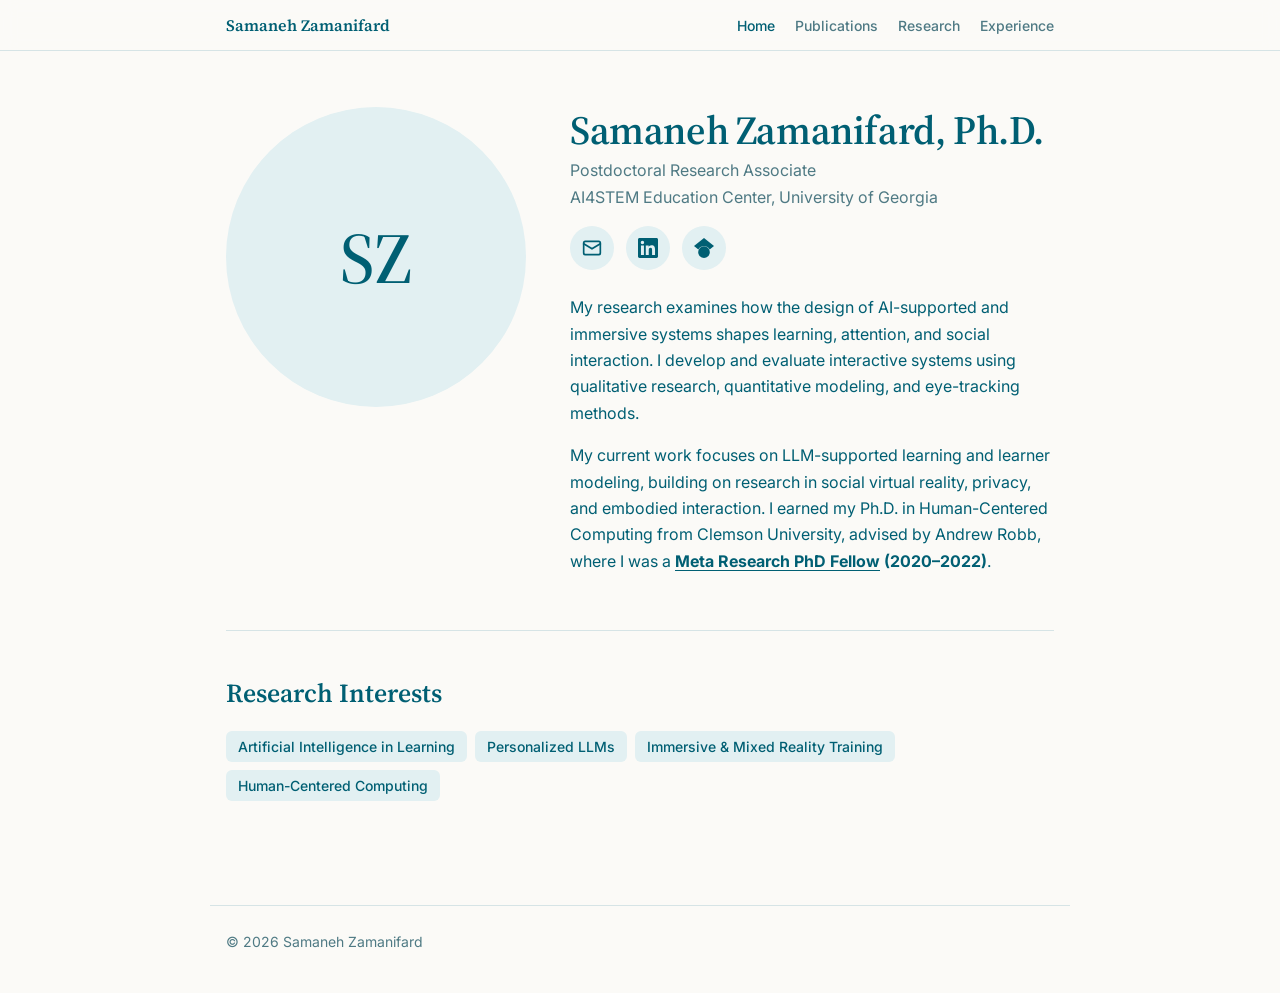
==== index.html @ fe38f018 "Add files via upload" ====
<!doctype html>
<html lang="en">
<head>
<meta charset="utf-8">
<meta name="viewport" content="width=device-width, initial-scale=1">
<title>Samaneh Zamanifard</title>
<meta name="description" content="Samaneh Zamanifard, Ph.D. — Postdoctoral Research Associate at the AI4STEM Education Center, University of Georgia. Research on AI-supported learning, personalized LLMs, and immersive systems.">
<link rel="preconnect" href="https://fonts.googleapis.com">
<link rel="preconnect" href="https://fonts.gstatic.com" crossorigin>
<link href="https://fonts.googleapis.com/css2?family=Source+Serif+4:opsz,wght@8..60,400;8..60,600&family=Inter:wght@400;500;600&display=swap" rel="stylesheet">
<link rel="stylesheet" href="style.css">
</head>
<body>

<nav>
  <div class="inner">
    <a class="brand" href="index.html">Samaneh Zamanifard</a>
    <a class="active" href="index.html">Home</a>
    <a href="publications.html">Publications</a>
    <a href="research.html">Research</a>
    <a href="experience.html">Experience</a>
  </div>
</nav>

<main>

  <section class="intro" id="about">
    <!-- Add your headshot to the repository as photo.jpg and it appears here automatically.
         It is cropped to a circle, so a photo with your face centered looks best. Until then, your initials are shown. -->
    <div class="intro-photo">
      <div class="initials" aria-hidden="true">SZ</div>
      <img src="photo.jpg" alt="Samaneh Zamanifard" onerror="this.remove()">
    </div>
    <div>
      <h1>Samaneh Zamanifard, Ph.D.</h1>
      <p class="role">Postdoctoral Research Associate<br>AI4STEM Education Center, University of Georgia</p>
      <div class="icon-links">
        <a href="mailto:samaneh.zamanifard@gmail.com" aria-label="Email" title="Email">
          <svg viewBox="0 0 24 24" fill="none" stroke="currentColor" stroke-width="2" stroke-linecap="round" stroke-linejoin="round"><rect x="2" y="4" width="20" height="16" rx="2"/><path d="m22 7-10 6L2 7"/></svg>
        </a>
        <!-- Replace YOUR-LINKEDIN-ID with the part after linkedin.com/in/ in your profile link -->
        <a href="https://www.linkedin.com/in/YOUR-LINKEDIN-ID" target="_blank" rel="noopener" aria-label="LinkedIn" title="LinkedIn">
          <svg viewBox="0 0 24 24" fill="currentColor"><path d="M20.447 20.452h-3.554v-5.569c0-1.328-.027-3.037-1.852-3.037-1.853 0-2.136 1.445-2.136 2.939v5.667H9.351V9h3.414v1.561h.046c.477-.9 1.637-1.85 3.37-1.85 3.601 0 4.267 2.37 4.267 5.455v6.286zM5.337 7.433a2.062 2.062 0 1 1 0-4.125 2.062 2.062 0 0 1 0 4.125zM7.119 20.452H3.555V9h3.564v11.452zM22.225 0H1.771C.792 0 0 .774 0 1.729v20.542C0 23.227.792 24 1.771 24h20.451C23.2 24 24 23.227 24 22.271V1.729C24 .774 23.2 0 22.222 0h.003z"/></svg>
        </a>
        <a href="https://scholar.google.com/citations?user=296TdqIAAAAJ" target="_blank" rel="noopener" aria-label="Google Scholar" title="Google Scholar">
          <svg viewBox="0 0 24 24" fill="currentColor"><path d="M5.242 13.769 0 9.5 12 0l12 9.5-5.242 4.269C17.548 11.249 14.978 9.5 12 9.5c-2.977 0-5.548 1.748-6.758 4.269zM12 10a7 7 0 1 0 0 14 7 7 0 0 0 0-14z"/></svg>
        </a>
        <!-- Uncomment once you add your resume PDF to the repository as cv.pdf -->
        <!-- <a href="cv.pdf" target="_blank" rel="noopener" aria-label="CV (PDF)" title="CV (PDF)">
          <svg viewBox="0 0 24 24" fill="none" stroke="currentColor" stroke-width="2" stroke-linecap="round" stroke-linejoin="round"><path d="M14 2H6a2 2 0 0 0-2 2v16a2 2 0 0 0 2 2h12a2 2 0 0 0 2-2V8z"/><path d="M14 2v6h6M8 13h8M8 17h8"/></svg>
        </a> -->
      </div>
      <p>My research examines how the design of AI-supported and immersive systems shapes learning, attention, and social interaction. I develop and evaluate interactive systems using qualitative research, quantitative modeling, and eye-tracking methods.</p>
      <p>My current work focuses on LLM-supported learning and learner modeling, building on research in social virtual reality, privacy, and embodied interaction. I earned my Ph.D. in Human-Centered Computing from Clemson University, advised by Andrew Robb, where I was a <a href="https://research.facebook.com/fellows/zamanifard-samaneh/" target="_blank" rel="noopener"><strong>Meta Research PhD Fellow</strong></a> <strong>(2020–2022)</strong>.</p>
    </div>
  </section>

  <section id="interests">
    <h2>Research Interests</h2>
    <ul class="tags" style="margin-top:0">
      <li>Artificial Intelligence in Learning</li>
      <li>Personalized LLMs</li>
      <li>Immersive &amp; Mixed Reality Training</li>
      <li>Human-Centered Computing</li>
    </ul>
  </section>

</main>

<footer>© 2026 Samaneh Zamanifard</footer>

</body>
</html>
---- style.css ----
:root {
  --bg: #fbfaf7;
  --surface: #ffffff;
  --text: #005f73;
  --muted: #4f7a84;
  --line: #d6e4e6;
  --accent: #005f73;
  --accent-soft: #e2f0f2;
}
@media (prefers-color-scheme: dark) {
  :root:not([data-theme="light"]) {
    --bg: #0f1a1d;
    --surface: #152428;
    --text: #cde6ea;
    --muted: #8fb2b9;
    --line: #23393e;
    --accent: #6fc3cf;
    --accent-soft: #143238;
  }
}
:root[data-theme="dark"] {
  --bg: #0f1a1d;
  --surface: #152428;
  --text: #cde6ea;
  --muted: #8fb2b9;
  --line: #23393e;
  --accent: #6fc3cf;
  --accent-soft: #143238;
}

* { box-sizing: border-box; }
html { scroll-behavior: smooth; }
body {
  margin: 0;
  background: var(--bg);
  color: var(--text);
  font: 16px/1.65 "Inter", system-ui, -apple-system, sans-serif;
}
a { color: var(--accent); text-decoration: none; }
a:hover { text-decoration: underline; }

nav {
  position: sticky; top: 0; z-index: 10;
  background: color-mix(in srgb, var(--bg) 88%, transparent);
  backdrop-filter: blur(8px);
  border-bottom: 1px solid var(--line);
}
nav .inner {
  max-width: 860px; margin: 0 auto; padding: 12px 16px;
  display: flex; gap: 20px; align-items: center; overflow-x: auto;
  font-size: 14px; font-weight: 500;
}
nav .brand { font-family: "Source Serif 4", Georgia, serif; font-weight: 600; font-size: 16px; color: var(--text); margin-right: auto; white-space: nowrap; }
nav a:not(.brand) { color: var(--muted); white-space: nowrap; }
nav a:not(.brand):hover { color: var(--accent); text-decoration: none; }

main { max-width: 860px; margin: 0 auto; padding: 0 16px 80px; }

header.hero {
  display: grid; grid-template-columns: 160px 1fr; gap: 36px; align-items: center;
  padding: 56px 0 40px; border-bottom: 1px solid var(--line);
}
.photo {
  width: 160px; height: 160px; border-radius: 50%;
  background: var(--accent-soft); color: var(--accent);
  display: grid; place-items: center; object-fit: cover;
  font: 600 48px "Source Serif 4", Georgia, serif;
}
h1 { font: 600 40px/1.15 "Source Serif 4", Georgia, serif; margin: 0 0 6px; letter-spacing: -0.01em; }
.role { color: var(--muted); margin: 0 0 18px; }
.links { display: flex; flex-wrap: wrap; gap: 10px; }
.links a {
  border: 1px solid var(--line); background: var(--surface);
  padding: 6px 14px; border-radius: 999px; font-size: 14px; font-weight: 500;
}
.links a:hover { border-color: var(--accent); text-decoration: none; }

section { padding: 44px 0 8px; scroll-margin-top: 56px; }
h2 {
  font: 600 26px "Source Serif 4", Georgia, serif; margin: 0 0 20px;
  display: flex; align-items: center; gap: 14px;
}
h2::after { content: ""; flex: 1; height: 1px; background: var(--line); }
h3 { font-size: 16px; font-weight: 600; margin: 0; }

.tags { display: flex; flex-wrap: wrap; gap: 8px; margin-top: 18px; padding: 0; list-style: none; }
.tags li { background: var(--accent-soft); color: var(--accent); padding: 4px 12px; border-radius: 6px; font-size: 14px; font-weight: 500; }

.entry { padding: 14px 0; border-top: 1px solid var(--line); }
.entry:first-of-type { border-top: 0; padding-top: 0; }
.entry-head { display: flex; justify-content: space-between; gap: 16px; flex-wrap: wrap; }
.date { color: var(--muted); font-size: 14px; white-space: nowrap; font-variant-numeric: tabular-nums; }
.org { color: var(--muted); font-size: 14px; margin: 2px 0 6px; }
.entry ul { margin: 6px 0 0; padding-left: 20px; }
.entry li { margin: 3px 0; }

ol.pubs { list-style: none; padding: 0; margin: 0; counter-reset: pub; }
ol.pubs li {
  counter-increment: pub; position: relative;
  padding: 12px 0 12px 52px; border-top: 1px solid var(--line);
}
ol.pubs li:first-child { border-top: 0; }
ol.pubs li::before {
  content: counter(pub); position: absolute; left: 0; top: 12px;
  width: 36px; text-align: right; color: var(--muted); font-size: 14px; font-variant-numeric: tabular-nums;
}
.pub-title { font-weight: 600; }
.venue { font-style: italic; color: var(--muted); }
.me { font-weight: 600; text-decoration: underline; text-decoration-color: var(--accent); text-underline-offset: 3px; }
.badge { display: inline-block; font-size: 12px; font-weight: 600; padding: 1px 8px; border-radius: 4px; background: var(--accent-soft); color: var(--accent); margin-left: 6px; vertical-align: 1px; }
.pub-year { color: var(--muted); font-size: 14px; font-weight: 600; margin: 22px 0 4px; }
.pub-year:first-child { margin-top: 0; }

dl.skills { display: grid; grid-template-columns: 220px 1fr; gap: 10px 24px; margin: 0; }
dl.skills dt { font-weight: 600; }
dl.skills dd { margin: 0; color: var(--muted); }

footer { max-width: 860px; margin: 0 auto; padding: 24px 16px 40px; border-top: 1px solid var(--line); color: var(--muted); font-size: 14px; }

@media (max-width: 640px) {
  header.hero { grid-template-columns: 1fr; gap: 20px; padding-top: 36px; text-align: left; }
  .photo { width: 112px; height: 112px; font-size: 36px; }
  h1 { font-size: 32px; }
  dl.skills { grid-template-columns: 1fr; gap: 2px; }
  dl.skills dd { margin-bottom: 10px; }
  ol.pubs li { padding-left: 36px; }
  ol.pubs li::before { width: 24px; }
}

/* Multi-page additions */
nav a.active { color: var(--accent); }
.page-head { padding: 48px 0 8px; }
.page-head h1 { margin-bottom: 8px; }
.page-head p { color: var(--muted); margin: 0; }
.photo-wrap { position: relative; width: 160px; height: 160px; }
.photo-wrap img { position: absolute; inset: 0; width: 100%; height: 100%; border-radius: 50%; object-fit: cover; }
.contact-grid { display: grid; grid-template-columns: repeat(auto-fit, minmax(220px, 1fr)); gap: 12px; }
.contact-card {
  display: block; background: var(--surface); border: 1px solid var(--line);
  border-radius: 10px; padding: 14px 16px; color: var(--text);
}
.contact-card:hover { border-color: var(--accent); text-decoration: none; }
.contact-card strong { display: block; font-size: 14px; color: var(--accent); }
.contact-card span { font-size: 14px; color: var(--muted); word-break: break-all; }
.next-links { display: grid; grid-template-columns: repeat(auto-fit, minmax(200px, 1fr)); gap: 12px; }
.next-links a { background: var(--surface); border: 1px solid var(--line); border-radius: 10px; padding: 16px; color: var(--text); }
.next-links a:hover { border-color: var(--accent); text-decoration: none; }
.next-links a strong { display: block; font-family: "Source Serif 4", Georgia, serif; font-size: 18px; margin-bottom: 2px; }
.next-links a span { font-size: 14px; color: var(--muted); }
@media (max-width: 640px) {
  .photo-wrap { width: 112px; height: 112px; }
}

/* Links inside text stay visible now that text and links share the teal color */
main p a, main li a, .venue a { text-decoration: underline; text-underline-offset: 3px; text-decoration-thickness: 1px; }
.pub-title, h3 { color: var(--text); }

/* Home page: large photo beside About Me */
.intro {
  display: grid; grid-template-columns: 300px 1fr; gap: 44px; align-items: start;
  padding: 56px 0 40px; border-bottom: 1px solid var(--line);
}
.intro-photo { position: relative; width: 300px; aspect-ratio: 1; border-radius: 50%; overflow: hidden; background: var(--accent-soft); }
.intro-photo .initials { position: absolute; inset: 0; display: grid; place-items: center; color: var(--accent); font: 600 72px "Source Serif 4", Georgia, serif; }
.intro-photo img { position: absolute; inset: 0; width: 100%; height: 100%; object-fit: cover; }
.intro h1 { margin-bottom: 4px; }
.intro .role { margin-bottom: 16px; }
.intro .links { margin-bottom: 24px; }
.intro h2 { margin-bottom: 12px; }
@media (max-width: 720px) {
  .intro { grid-template-columns: 1fr; gap: 24px; padding-top: 32px; }
  .intro-photo { width: min(240px, 100%); }
}

/* Home page: contact icons */
.icon-links { display: flex; gap: 12px; margin-bottom: 24px; }
.icon-links a {
  display: grid; place-items: center; width: 44px; height: 44px; border-radius: 50%;
  background: var(--accent-soft); color: var(--accent);
  transition: background .15s, color .15s;
}
.icon-links a:hover { background: var(--accent); color: var(--bg); }
.icon-links svg { width: 20px; height: 20px; }

/* Home page: no rule line beside the Research Interests heading */
#interests h2::after { display: none; }
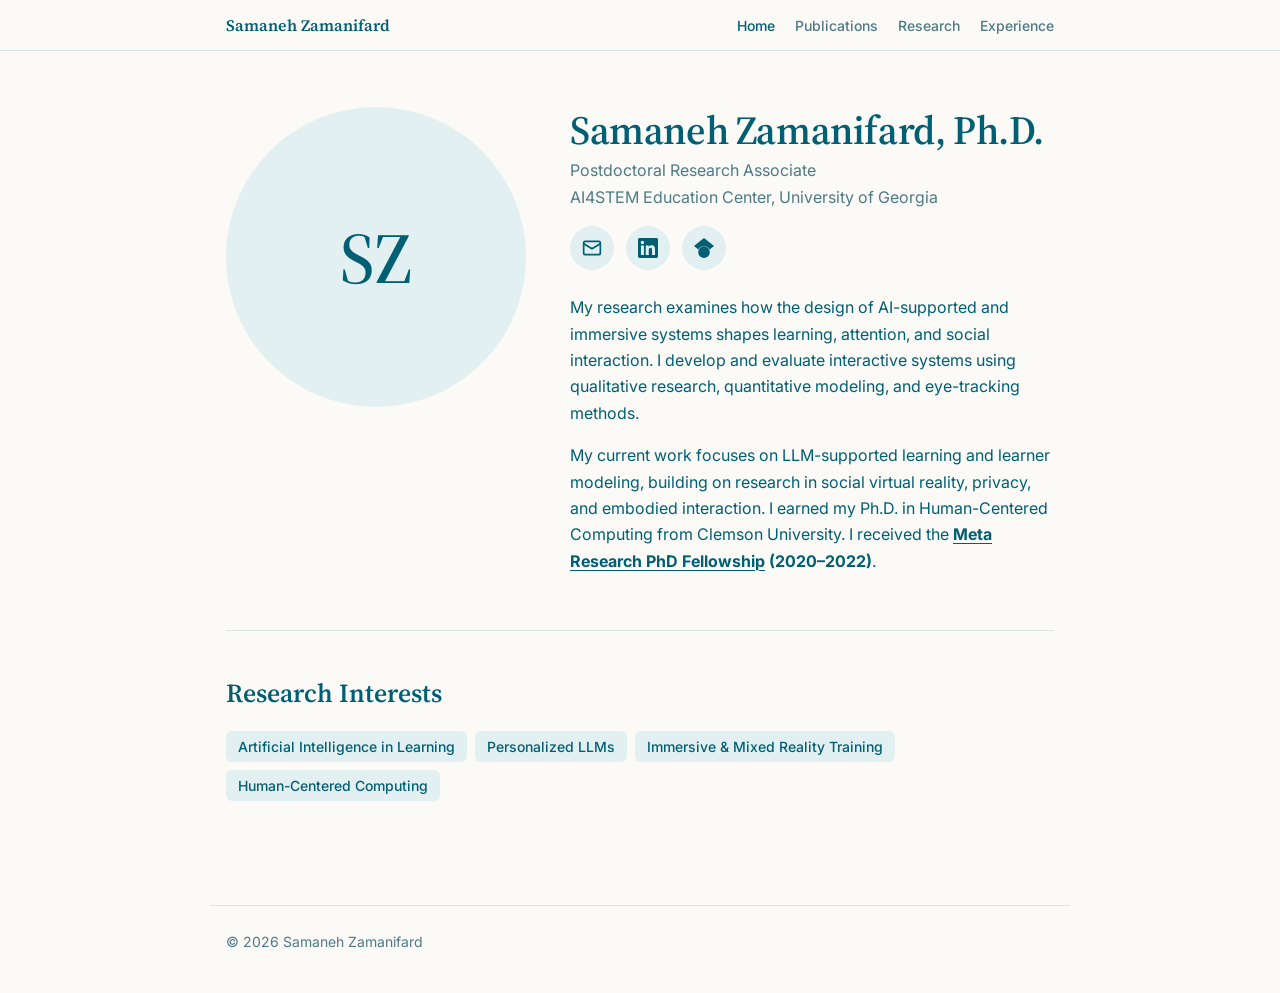
==== commit be4794b1: "Update index.html" ====
--- a/index.html
+++ b/index.html
@@ -51,7 +51,7 @@
         </a> -->
       </div>
       <p>My research examines how the design of AI-supported and immersive systems shapes learning, attention, and social interaction. I develop and evaluate interactive systems using qualitative research, quantitative modeling, and eye-tracking methods.</p>
-      <p>My current work focuses on LLM-supported learning and learner modeling, building on research in social virtual reality, privacy, and embodied interaction. I earned my Ph.D. in Human-Centered Computing from Clemson University, advised by Andrew Robb, where I was a <a href="https://research.facebook.com/fellows/zamanifard-samaneh/" target="_blank" rel="noopener"><strong>Meta Research PhD Fellow</strong></a> <strong>(2020–2022)</strong>.</p>
+      <p>My current work focuses on LLM-supported learning and learner modeling, building on research in social virtual reality, privacy, and embodied interaction. I earned my Ph.D. in Human-Centered Computing from Clemson University. I received the <a href="https://research.facebook.com/fellows/zamanifard-samaneh/" target="_blank" rel="noopener"><strong>Meta Research PhD Fellowship</strong></a> <strong>(2020–2022)</strong>.</p>
     </div>
   </section>
 
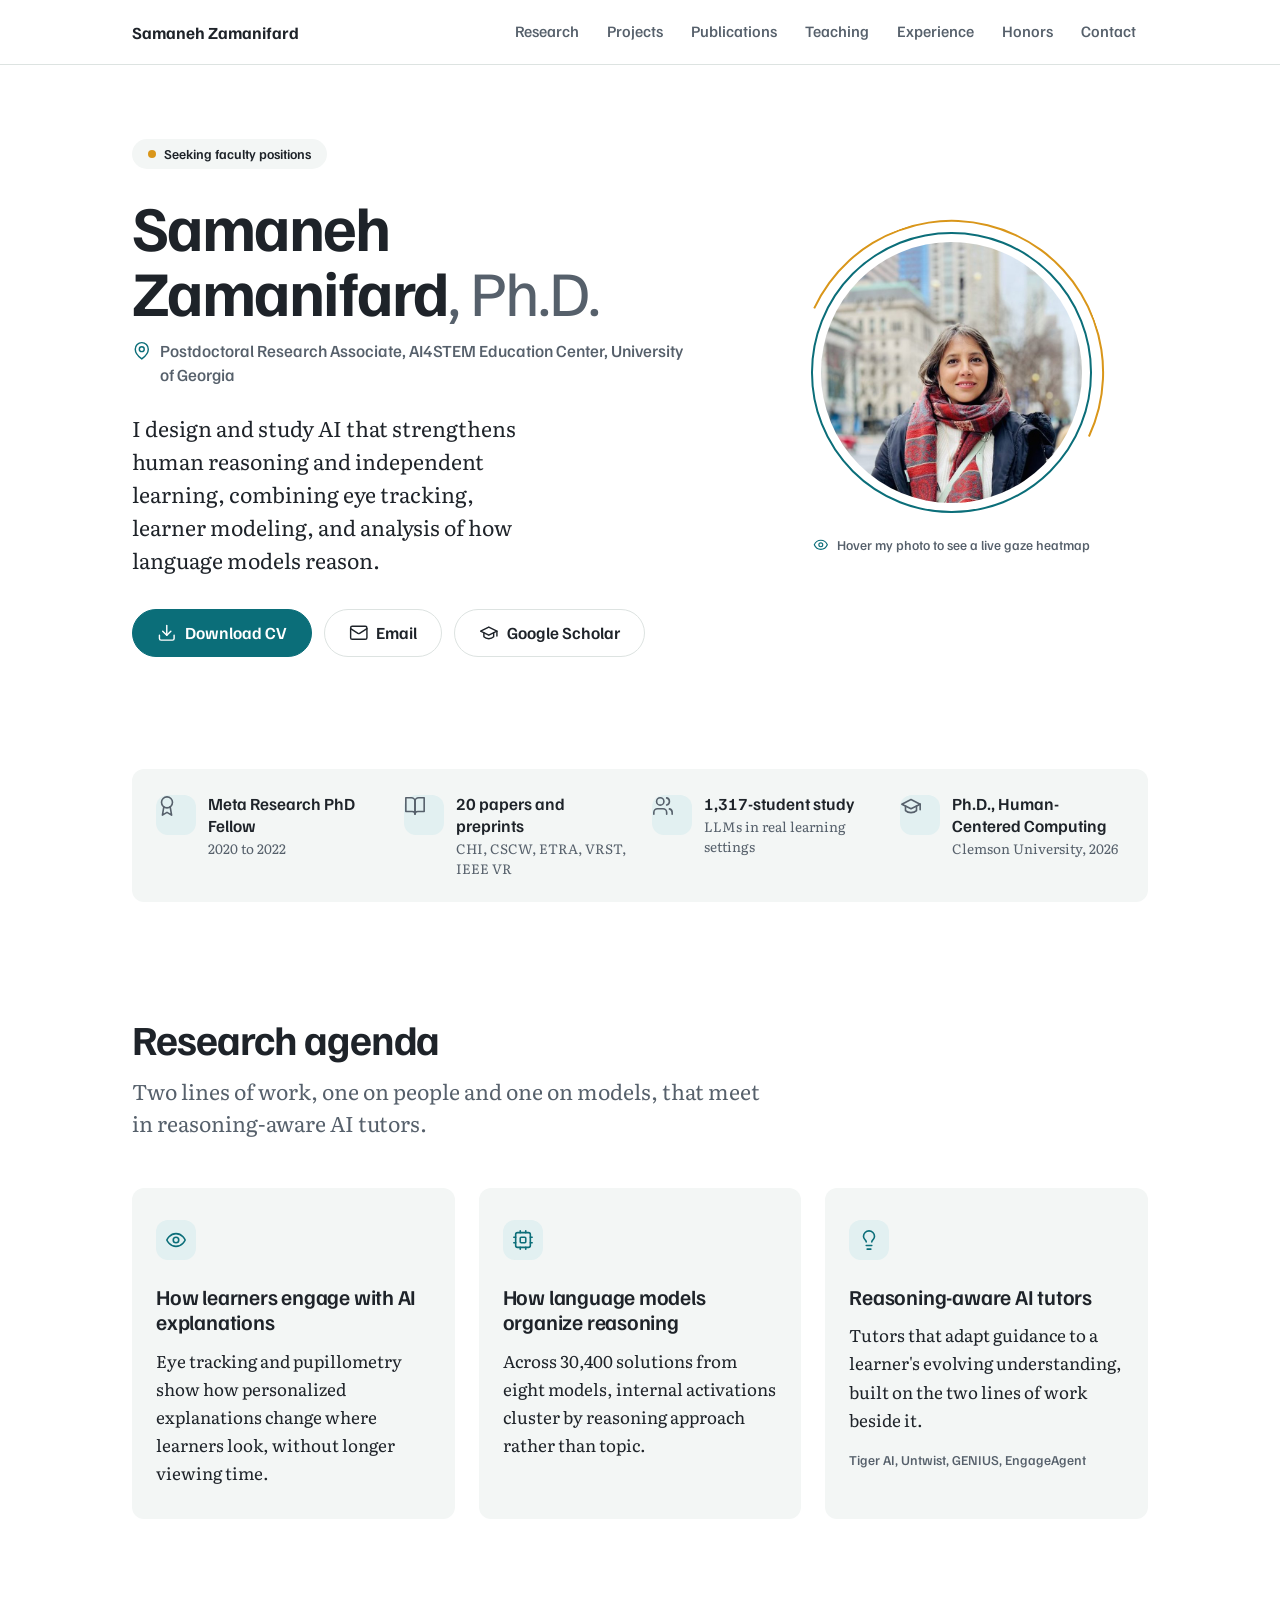
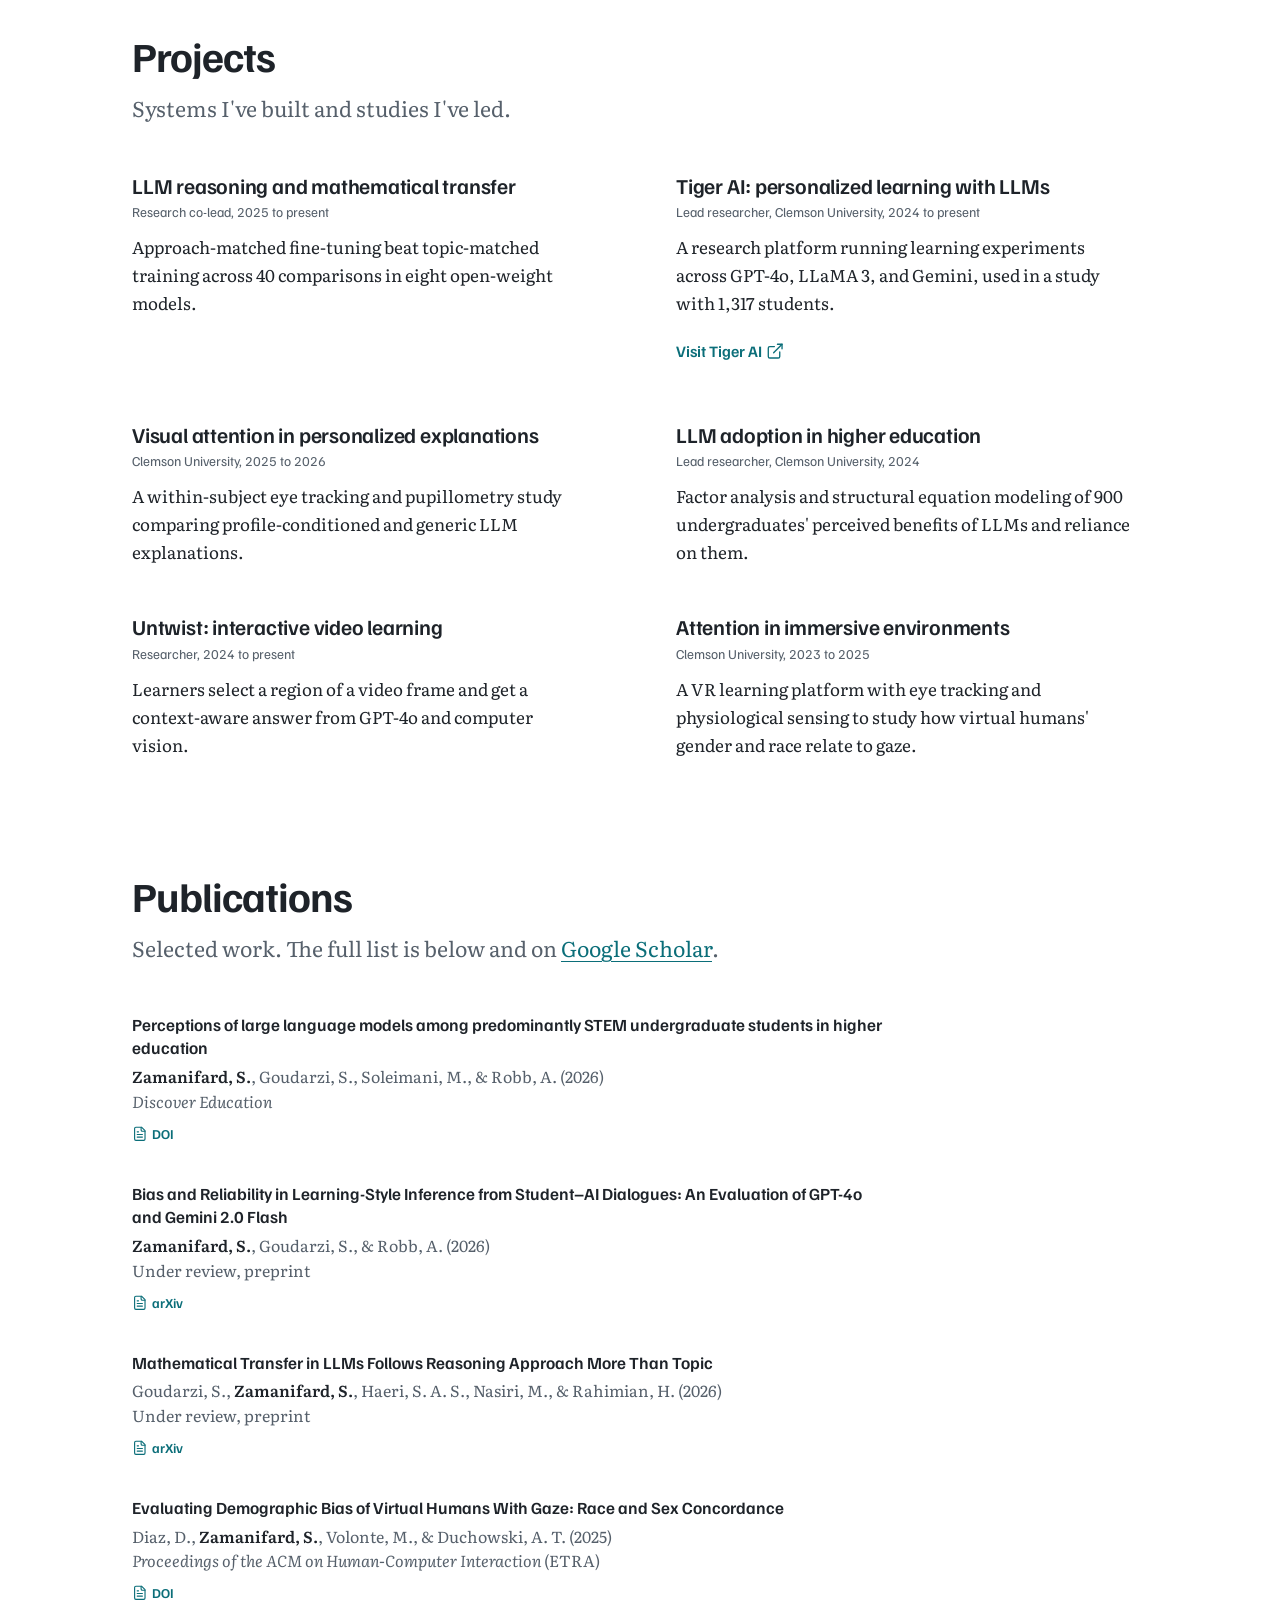
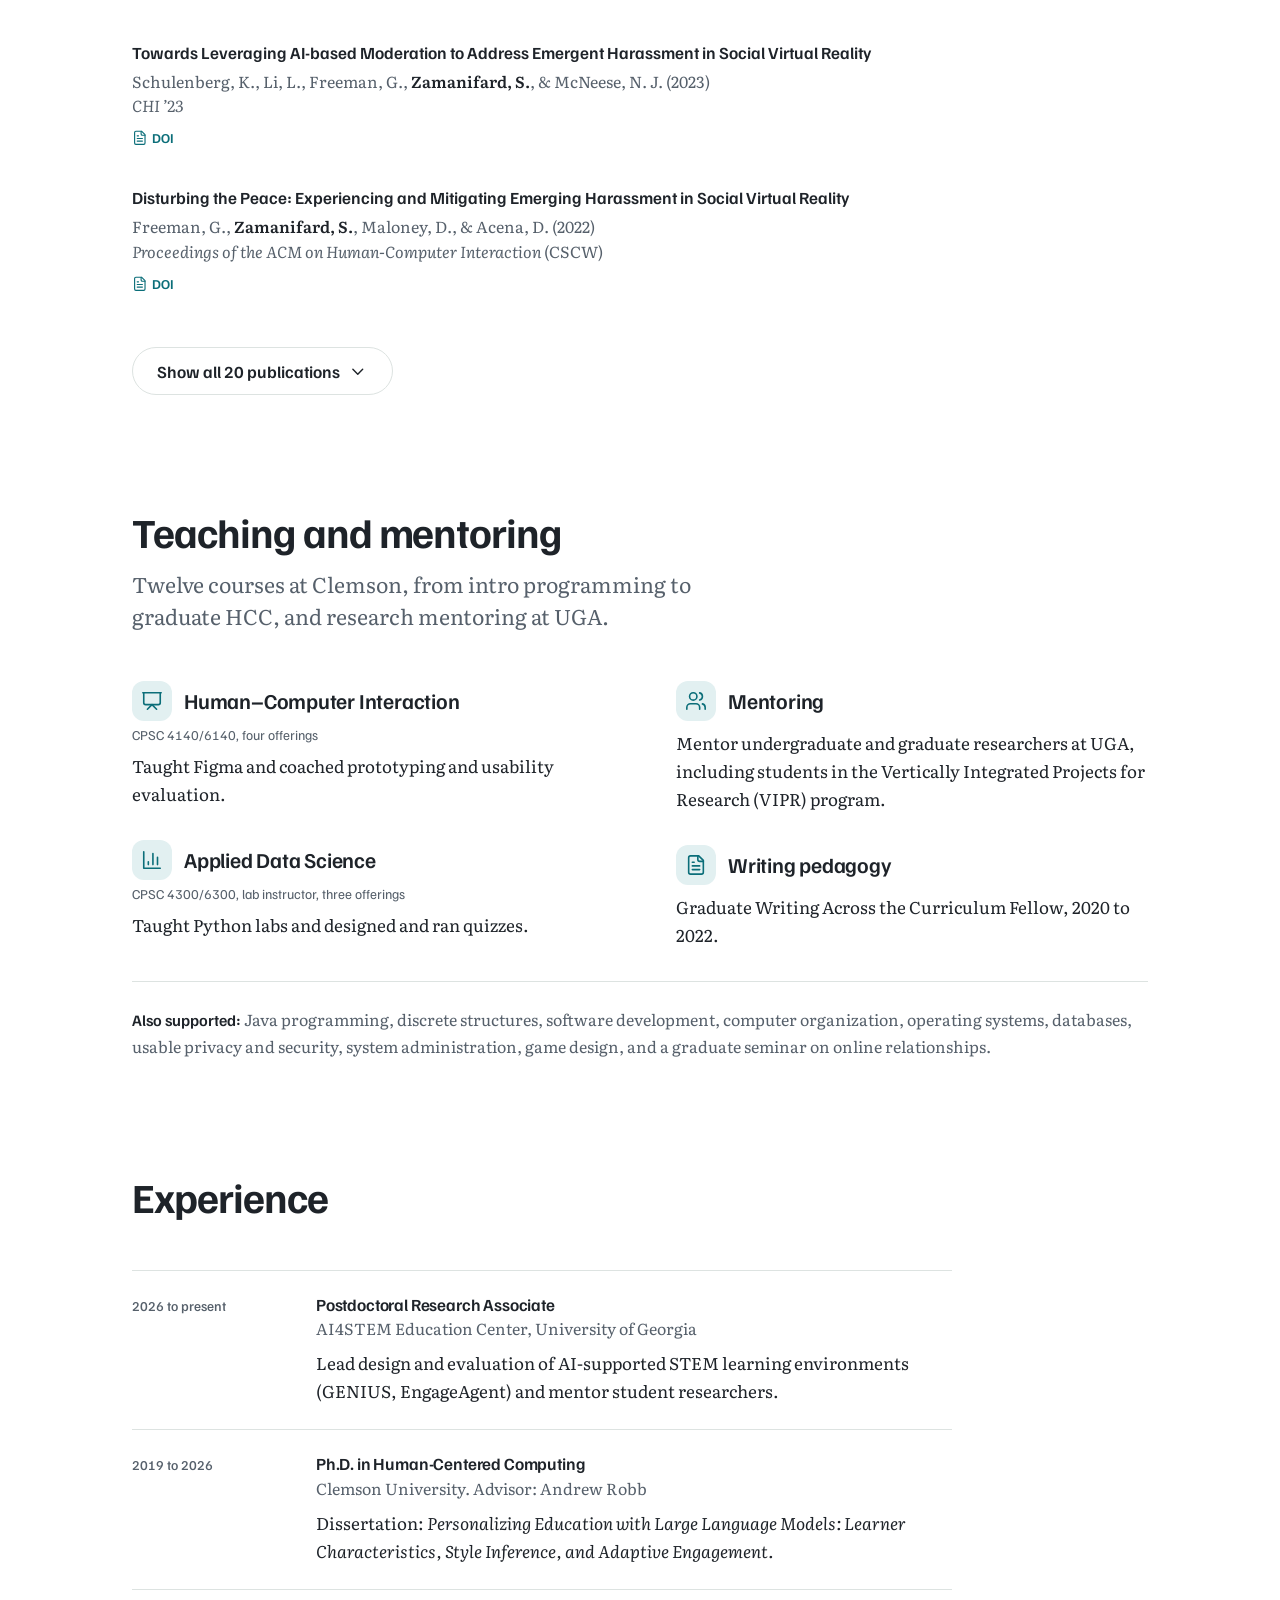
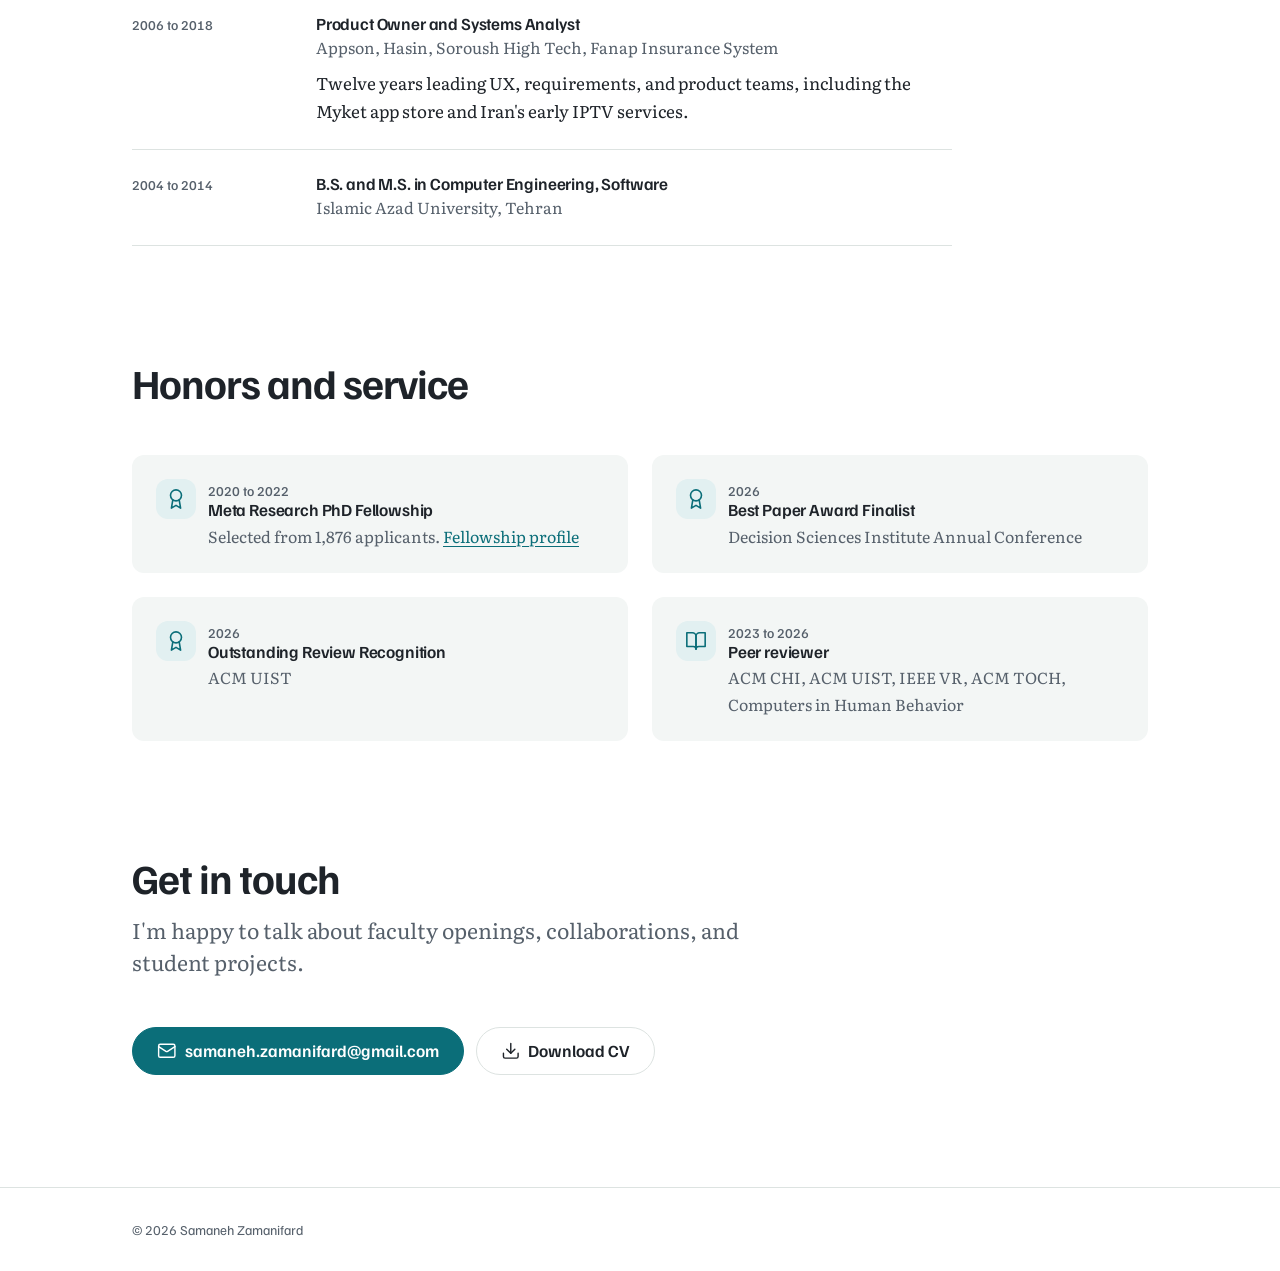
==== commit b752b52b: "add new UI" ====
--- a/index.html
+++ b/index.html
@@ -1,73 +1,519 @@
 <!doctype html>
 <html lang="en">
 <head>
-<meta charset="utf-8">
-<meta name="viewport" content="width=device-width, initial-scale=1">
-<title>Samaneh Zamanifard</title>
-<meta name="description" content="Samaneh Zamanifard, Ph.D. — Postdoctoral Research Associate at the AI4STEM Education Center, University of Georgia. Research on AI-supported learning, personalized LLMs, and immersive systems.">
-<link rel="preconnect" href="https://fonts.googleapis.com">
-<link rel="preconnect" href="https://fonts.gstatic.com" crossorigin>
-<link href="https://fonts.googleapis.com/css2?family=Source+Serif+4:opsz,wght@8..60,400;8..60,600&family=Inter:wght@400;500;600&display=swap" rel="stylesheet">
-<link rel="stylesheet" href="style.css">
+  <meta charset="utf-8">
+  <meta name="viewport" content="width=device-width, initial-scale=1">
+  <title>Samaneh Zamanifard, Ph.D.</title>
+  <meta name="description" content="Samaneh Zamanifard is a postdoctoral research associate at the AI4STEM Education Center, University of Georgia, studying how AI systems can strengthen human reasoning and independent learning.">
+  <meta name="color-scheme" content="light">
+  <link rel="canonical" href="https://samanehzamanifard.github.io/">
+  <meta property="og:type" content="profile">
+  <meta property="og:title" content="Samaneh Zamanifard, Ph.D.">
+  <meta property="og:description" content="Postdoctoral researcher at UGA's AI4STEM Education Center studying how AI can strengthen human reasoning and learning.">
+  <meta property="og:url" content="https://samanehzamanifard.github.io/">
+  <meta property="og:image" content="https://samanehzamanifard.github.io/portrait.jpg">
+  <link rel="preconnect" href="https://fonts.googleapis.com">
+  <link rel="preconnect" href="https://fonts.gstatic.com" crossorigin>
+  <link href="https://fonts.googleapis.com/css2?family=Familjen+Grotesk:wght@400;500;600;700&family=Literata:ital,opsz,wght@0,7..72,400;0,7..72,600;1,7..72,400&display=swap" rel="stylesheet">
+  <link rel="stylesheet" href="style.css">
 </head>
 <body>
-
-<nav>
-  <div class="inner">
-    <a class="brand" href="index.html">Samaneh Zamanifard</a>
-    <a class="active" href="index.html">Home</a>
-    <a href="publications.html">Publications</a>
-    <a href="research.html">Research</a>
-    <a href="experience.html">Experience</a>
+<!-- Icon sprite (Lucide geometry, ISC license) -->
+<svg width="0" height="0" style="position:absolute" aria-hidden="true">
+  <symbol id="i-mail" viewBox="0 0 24 24"><rect width="20" height="16" x="2" y="4" rx="2"/><path d="m22 7-8.97 5.7a1.94 1.94 0 0 1-2.06 0L2 7"/></symbol>
+  <symbol id="i-download" viewBox="0 0 24 24"><path d="M21 15v4a2 2 0 0 1-2 2H5a2 2 0 0 1-2-2v-4"/><path d="m7 10 5 5 5-5"/><path d="M12 15V3"/></symbol>
+  <symbol id="i-cap" viewBox="0 0 24 24"><path d="M22 10 12 5 2 10l10 5 10-5Z"/><path d="M6 12v5c3 3 9 3 12 0v-5"/><path d="M22 10v6"/></symbol>
+  <symbol id="i-award" viewBox="0 0 24 24"><circle cx="12" cy="8" r="6"/><path d="M15.48 12.89 17 22l-5-3-5 3 1.52-9.11"/></symbol>
+  <symbol id="i-book" viewBox="0 0 24 24"><path d="M2 3h6a4 4 0 0 1 4 4v14a3 3 0 0 0-3-3H2z"/><path d="M22 3h-6a4 4 0 0 0-4 4v14a3 3 0 0 1 3-3h7z"/></symbol>
+  <symbol id="i-users" viewBox="0 0 24 24"><path d="M16 21v-2a4 4 0 0 0-4-4H6a4 4 0 0 0-4 4v2"/><circle cx="9" cy="7" r="4"/><path d="M22 21v-2a4 4 0 0 0-3-3.87"/><path d="M16 3.13a4 4 0 0 1 0 7.75"/></symbol>
+  <symbol id="i-pin" viewBox="0 0 24 24"><path d="M20 10c0 6-8 12-8 12s-8-6-8-12a8 8 0 0 1 16 0Z"/><circle cx="12" cy="10" r="3"/></symbol>
+  <symbol id="i-eye" viewBox="0 0 24 24"><path d="M2 12s3-7 10-7 10 7 10 7-3 7-10 7-10-7-10-7Z"/><circle cx="12" cy="12" r="3"/></symbol>
+  <symbol id="i-cpu" viewBox="0 0 24 24"><rect width="16" height="16" x="4" y="4" rx="2"/><rect width="6" height="6" x="9" y="9" rx="1"/><path d="M15 2v2M15 20v2M2 15h2M2 9h2M20 15h2M20 9h2M9 2v2M9 20v2"/></symbol>
+  <symbol id="i-bulb" viewBox="0 0 24 24"><path d="M15 14c.2-1 .7-1.7 1.5-2.5 1-.9 1.5-2.2 1.5-3.5A6 6 0 0 0 6 8c0 1 .2 2.2 1.5 3.5.7.7 1.3 1.5 1.5 2.5"/><path d="M9 18h6"/><path d="M10 22h4"/></symbol>
+  <symbol id="i-link" viewBox="0 0 24 24"><path d="M15 3h6v6"/><path d="M10 14 21 3"/><path d="M18 13v6a2 2 0 0 1-2 2H5a2 2 0 0 1-2-2V8a2 2 0 0 1 2-2h6"/></symbol>
+  <symbol id="i-file" viewBox="0 0 24 24"><path d="M15 2H6a2 2 0 0 0-2 2v16a2 2 0 0 0 2 2h12a2 2 0 0 0 2-2V7Z"/><path d="M14 2v4a2 2 0 0 0 2 2h4"/><path d="M16 13H8M16 17H8M10 9H8"/></symbol>
+  <symbol id="i-board" viewBox="0 0 24 24"><path d="M2 3h20"/><path d="M21 3v11a2 2 0 0 1-2 2H5a2 2 0 0 1-2-2V3"/><path d="m7 21 5-5 5 5"/></symbol>
+  <symbol id="i-chart" viewBox="0 0 24 24"><path d="M3 3v18h18"/><path d="M18 17V9M13 17V5M8 17v-3"/></symbol>
+  <symbol id="i-chevron" viewBox="0 0 24 24"><path d="m6 9 6 6 6-6"/></symbol>
+</svg>
+
+<a class="skip" href="#main">Skip to content</a>
+
+<nav class="nav" aria-label="Sections">
+  <div class="wrap">
+    <a class="brand" href="#top">Samaneh Zamanifard</a>
+    <ul>
+      <li><a href="#research">Research</a></li>
+      <li><a href="#projects">Projects</a></li>
+      <li><a href="#publications">Publications</a></li>
+      <li><a href="#teaching">Teaching</a></li>
+      <li><a href="#experience">Experience</a></li>
+      <li><a href="#honors">Honors</a></li>
+      <li><a href="#contact">Contact</a></li>
+    </ul>
   </div>
 </nav>
 
-<main>
-
-  <section class="intro" id="about">
-    <!-- Add your headshot to the repository as photo.jpg and it appears here automatically.
-         It is cropped to a circle, so a photo with your face centered looks best. Until then, your initials are shown. -->
-    <div class="intro-photo">
-      <div class="initials" aria-hidden="true">SZ</div>
-      <img src="photo.jpg" alt="Samaneh Zamanifard" onerror="this.remove()">
-    </div>
+<main id="main" class="wrap">
+  <header class="hero" id="top">
     <div>
-      <h1>Samaneh Zamanifard, Ph.D.</h1>
-      <p class="role">Postdoctoral Research Associate<br>AI4STEM Education Center, University of Georgia</p>
-      <div class="icon-links">
-        <a href="mailto:samaneh.zamanifard@gmail.com" aria-label="Email" title="Email">
-          <svg viewBox="0 0 24 24" fill="none" stroke="currentColor" stroke-width="2" stroke-linecap="round" stroke-linejoin="round"><rect x="2" y="4" width="20" height="16" rx="2"/><path d="m22 7-10 6L2 7"/></svg>
-        </a>
-        <!-- Replace YOUR-LINKEDIN-ID with the part after linkedin.com/in/ in your profile link -->
-        <a href="https://www.linkedin.com/in/YOUR-LINKEDIN-ID" target="_blank" rel="noopener" aria-label="LinkedIn" title="LinkedIn">
-          <svg viewBox="0 0 24 24" fill="currentColor"><path d="M20.447 20.452h-3.554v-5.569c0-1.328-.027-3.037-1.852-3.037-1.853 0-2.136 1.445-2.136 2.939v5.667H9.351V9h3.414v1.561h.046c.477-.9 1.637-1.85 3.37-1.85 3.601 0 4.267 2.37 4.267 5.455v6.286zM5.337 7.433a2.062 2.062 0 1 1 0-4.125 2.062 2.062 0 0 1 0 4.125zM7.119 20.452H3.555V9h3.564v11.452zM22.225 0H1.771C.792 0 0 .774 0 1.729v20.542C0 23.227.792 24 1.771 24h20.451C23.2 24 24 23.227 24 22.271V1.729C24 .774 23.2 0 22.222 0h.003z"/></svg>
-        </a>
-        <a href="https://scholar.google.com/citations?user=296TdqIAAAAJ" target="_blank" rel="noopener" aria-label="Google Scholar" title="Google Scholar">
-          <svg viewBox="0 0 24 24" fill="currentColor"><path d="M5.242 13.769 0 9.5 12 0l12 9.5-5.242 4.269C17.548 11.249 14.978 9.5 12 9.5c-2.977 0-5.548 1.748-6.758 4.269zM12 10a7 7 0 1 0 0 14 7 7 0 0 0 0-14z"/></svg>
-        </a>
-        <!-- Uncomment once you add your resume PDF to the repository as cv.pdf -->
-        <!-- <a href="cv.pdf" target="_blank" rel="noopener" aria-label="CV (PDF)" title="CV (PDF)">
-          <svg viewBox="0 0 24 24" fill="none" stroke="currentColor" stroke-width="2" stroke-linecap="round" stroke-linejoin="round"><path d="M14 2H6a2 2 0 0 0-2 2v16a2 2 0 0 0 2 2h12a2 2 0 0 0 2-2V8z"/><path d="M14 2v6h6M8 13h8M8 17h8"/></svg>
-        </a> -->
+      <p class="status"><span class="status-dot" aria-hidden="true"></span>Seeking faculty positions</p>
+      <h1>Samaneh Zamanifard<span class="suffix">, Ph.D.</span></h1>
+      <p class="hero-role"><svg class="icon" aria-hidden="true"><use href="#i-pin"/></svg>Postdoctoral Research Associate, AI4STEM Education Center, University of Georgia</p>
+      <p class="hero-lead">I design and study AI that strengthens human reasoning and independent learning, combining eye tracking, learner modeling, and analysis of how language models reason.</p>
+      <ul class="actions">
+        <li><a class="btn btn-primary" href="cv.pdf"><svg class="icon" aria-hidden="true"><use href="#i-download"/></svg>Download CV</a></li>
+        <li><a class="btn" href="mailto:samaneh.zamanifard@gmail.com"><svg class="icon" aria-hidden="true"><use href="#i-mail"/></svg>Email</a></li>
+        <li><a class="btn" href="https://scholar.google.com/citations?user=296TdqIAAAAJ"><svg class="icon" aria-hidden="true"><use href="#i-cap"/></svg>Google Scholar</a></li>
+      </ul>
+    </div>
+
+    <figure class="stimulus">
+      <div class="photo">
+        <img src="portrait.jpg" alt="Portrait of Samaneh Zamanifard" width="720" height="720">
+        <canvas aria-hidden="true"></canvas>
       </div>
-      <p>My research examines how the design of AI-supported and immersive systems shapes learning, attention, and social interaction. I develop and evaluate interactive systems using qualitative research, quantitative modeling, and eye-tracking methods.</p>
-      <p>My current work focuses on LLM-supported learning and learner modeling, building on research in social virtual reality, privacy, and embodied interaction. I earned my Ph.D. in Human-Centered Computing from Clemson University. I received the <a href="https://research.facebook.com/fellows/zamanifard-samaneh/" target="_blank" rel="noopener"><strong>Meta Research PhD Fellowship</strong></a> <strong>(2020–2022)</strong>.</p>
-    </div>
-  </section>
-
-  <section id="interests">
-    <h2>Research Interests</h2>
-    <ul class="tags" style="margin-top:0">
-      <li>Artificial Intelligence in Learning</li>
-      <li>Personalized LLMs</li>
-      <li>Immersive &amp; Mixed Reality Training</li>
-      <li>Human-Centered Computing</li>
+      <figcaption><svg class="icon" aria-hidden="true"><use href="#i-eye"/></svg><span class="hint-pointer">Hover my photo to see a live gaze heatmap</span><span class="hint-touch">Drag across my photo for a gaze heatmap</span></figcaption>
+    </figure>
+  </header>
+
+  <ul class="highlights" aria-label="Highlights">
+    <li><span class="tile"><svg class="icon" aria-hidden="true"><use href="#i-award"/></svg></span><div><strong>Meta Research PhD Fellow</strong><span>2020 to 2022</span></div></li>
+    <li><span class="tile"><svg class="icon" aria-hidden="true"><use href="#i-book"/></svg></span><div><strong>20 papers and preprints</strong><span>CHI, CSCW, ETRA, VRST, IEEE VR</span></div></li>
+    <li><span class="tile"><svg class="icon" aria-hidden="true"><use href="#i-users"/></svg></span><div><strong>1,317-student study</strong><span>LLMs in real learning settings</span></div></li>
+    <li><span class="tile"><svg class="icon" aria-hidden="true"><use href="#i-cap"/></svg></span><div><strong>Ph.D., Human-Centered Computing</strong><span>Clemson University, 2026</span></div></li>
+  </ul>
+
+  <section class="section" id="research" aria-labelledby="research-h">
+    <div class="section-head">
+      <h2 id="research-h">Research agenda</h2>
+      <p>Two lines of work, one on people and one on models, that meet in reasoning-aware AI tutors.</p>
+    </div>
+    <div class="agenda">
+      <article>
+        <span class="tile"><svg class="icon" aria-hidden="true"><use href="#i-eye"/></svg></span>
+        <h3>How learners engage with AI explanations</h3>
+        <p>Eye tracking and pupillometry show how personalized explanations change where learners look, without longer viewing time.</p>
+      </article>
+      <article>
+        <span class="tile"><svg class="icon" aria-hidden="true"><use href="#i-cpu"/></svg></span>
+        <h3>How language models organize reasoning</h3>
+        <p>Across 30,400 solutions from eight models, internal activations cluster by reasoning approach rather than topic.</p>
+      </article>
+      <article>
+        <span class="tile"><svg class="icon" aria-hidden="true"><use href="#i-bulb"/></svg></span>
+        <h3>Reasoning-aware AI tutors</h3>
+        <p>Tutors that adapt guidance to a learner's evolving understanding, built on the two lines of work beside it.</p>
+        <p class="joins">Tiger AI, Untwist, GENIUS, EngageAgent</p>
+      </article>
+    </div>
+  </section>
+
+  <section class="section" id="projects" aria-labelledby="projects-h">
+    <div class="section-head">
+      <h2 id="projects-h">Projects</h2>
+      <p>Systems I've built and studies I've led.</p>
+    </div>
+    <div class="projects">
+      <article class="project">
+        <h3>LLM reasoning and mathematical transfer</h3>
+        <p class="meta">Research co-lead, 2025 to present</p>
+        <p class="sum">Approach-matched fine-tuning beat topic-matched training across 40 comparisons in eight open-weight models.</p>
+      </article>
+      <article class="project">
+        <h3>Tiger AI: personalized learning with LLMs</h3>
+        <p class="meta">Lead researcher, Clemson University, 2024 to present</p>
+        <p class="sum">A research platform running learning experiments across GPT-4o, LLaMA 3, and Gemini, used in a study with 1,317 students.</p>
+        <a class="more" href="https://tigerai.computing.clemson.edu/aboutme">Visit Tiger AI<svg class="icon" aria-hidden="true"><use href="#i-link"/></svg></a>
+      </article>
+      <article class="project">
+        <h3>Visual attention in personalized explanations</h3>
+        <p class="meta">Clemson University, 2025 to 2026</p>
+        <p class="sum">A within-subject eye tracking and pupillometry study comparing profile-conditioned and generic LLM explanations.</p>
+      </article>
+      <article class="project">
+        <h3>LLM adoption in higher education</h3>
+        <p class="meta">Lead researcher, Clemson University, 2024</p>
+        <p class="sum">Factor analysis and structural equation modeling of 900 undergraduates' perceived benefits of LLMs and reliance on them.</p>
+      </article>
+      <article class="project">
+        <h3>Untwist: interactive video learning</h3>
+        <p class="meta">Researcher, 2024 to present</p>
+        <p class="sum">Learners select a region of a video frame and get a context-aware answer from GPT-4o and computer vision.</p>
+      </article>
+      <article class="project">
+        <h3>Attention in immersive environments</h3>
+        <p class="meta">Clemson University, 2023 to 2025</p>
+        <p class="sum">A VR learning platform with eye tracking and physiological sensing to study how virtual humans' gender and race relate to gaze.</p>
+      </article>
+    </div>
+  </section>
+
+  <section class="section" id="publications" aria-labelledby="pubs-h">
+    <div class="section-head">
+      <h2 id="pubs-h">Publications</h2>
+      <p>Selected work. The full list is below and on <a href="https://scholar.google.com/citations?user=296TdqIAAAAJ">Google Scholar</a>.</p>
+    </div>
+    <ol class="pubs">
+      <li class="pub"><span class="title">Perceptions of large language models among predominantly STEM undergraduate students in higher education</span>
+        <span class="authors"><b>Zamanifard, S.</b>, Goudarzi, S., Soleimani, M., &amp; Robb, A. (2026)</span>
+        <span class="venue"><i>Discover Education</i></span>
+        <a class="doi" href="https://doi.org/10.1007/s44217-026-01991-z"><svg class="icon" aria-hidden="true"><use href="#i-file"/></svg>DOI</a></li>
+      <li class="pub"><span class="title">Bias and Reliability in Learning-Style Inference from Student–AI Dialogues: An Evaluation of GPT-4o and Gemini 2.0 Flash</span>
+        <span class="authors"><b>Zamanifard, S.</b>, Goudarzi, S., &amp; Robb, A. (2026)</span>
+        <span class="venue">Under review, preprint</span>
+        <a class="doi" href="https://doi.org/10.48550/arXiv.2610.27448"><svg class="icon" aria-hidden="true"><use href="#i-file"/></svg>arXiv</a></li>
+      <li class="pub"><span class="title">Mathematical Transfer in LLMs Follows Reasoning Approach More Than Topic</span>
+        <span class="authors">Goudarzi, S., <b>Zamanifard, S.</b>, Haeri, S. A. S., Nasiri, M., &amp; Rahimian, H. (2026)</span>
+        <span class="venue">Under review, preprint</span>
+        <a class="doi" href="https://arxiv.org/abs/2610.00331"><svg class="icon" aria-hidden="true"><use href="#i-file"/></svg>arXiv</a></li>
+      <li class="pub"><span class="title">Evaluating Demographic Bias of Virtual Humans With Gaze: Race and Sex Concordance</span>
+        <span class="authors">Diaz, D., <b>Zamanifard, S.</b>, Volonte, M., &amp; Duchowski, A. T. (2025)</span>
+        <span class="venue"><i>Proceedings of the ACM on Human-Computer Interaction</i> (ETRA)</span>
+        <a class="doi" href="https://doi.org/10.1145/3725834"><svg class="icon" aria-hidden="true"><use href="#i-file"/></svg>DOI</a></li>
+      <li class="pub"><span class="title">Towards Leveraging AI-based Moderation to Address Emergent Harassment in Social Virtual Reality</span>
+        <span class="authors">Schulenberg, K., Li, L., Freeman, G., <b>Zamanifard, S.</b>, &amp; McNeese, N. J. (2023)</span>
+        <span class="venue"><i>CHI ’23</i></span>
+        <a class="doi" href="https://doi.org/10.1145/3544548.3581090"><svg class="icon" aria-hidden="true"><use href="#i-file"/></svg>DOI</a></li>
+      <li class="pub"><span class="title">Disturbing the Peace: Experiencing and Mitigating Emerging Harassment in Social Virtual Reality</span>
+        <span class="authors">Freeman, G., <b>Zamanifard, S.</b>, Maloney, D., &amp; Acena, D. (2022)</span>
+        <span class="venue"><i>Proceedings of the ACM on Human-Computer Interaction</i> (CSCW)</span>
+        <a class="doi" href="https://doi.org/10.1145/3512932"><svg class="icon" aria-hidden="true"><use href="#i-file"/></svg>DOI</a></li>
+    </ol>
+
+    <details class="all-pubs">
+      <summary>Show all 20 publications<svg class="icon" aria-hidden="true"><use href="#i-chevron"/></svg></summary>
+        <div class="pub-year">
+          <h3>2027</h3>
+          <ol>
+            <li class="pub" data-kind="short"><span class="title">Re-streamed Validation of Real-Time Cognitive Load Measurement</span>
+              <span class="authors">Duchowski, A. T., <b>Zamanifard, S.</b>, Cecchetti, S., Cavallo, M., &amp; Edmonds, A.</span>
+              <span class="venue"><i>Pattern Recognition. ICPR 2026 International Workshops</i>, Part II, LNCS 17111, 557–571. Springer.</span><span class="kind">Workshop</span>
+              <a class="doi" href="https://doi.org/10.1007/978-3-032-39382-1_42">DOI</a></li>
+          </ol>
+        </div>
+
+        <div class="pub-year">
+          <h3>2026</h3>
+          <ol>
+            <li class="pub" data-kind="paper"><span class="title">Perceptions of large language models among predominantly STEM undergraduate students in higher education</span>
+              <span class="authors"><b>Zamanifard, S.</b>, Goudarzi, S., Soleimani, M., &amp; Robb, A.</span>
+              <span class="venue"><i>Discover Education</i>. Advance online publication.</span><span class="kind">Journal</span>
+              <a class="doi" href="https://doi.org/10.1007/s44217-026-01991-z">DOI</a></li>
+            <li class="pub" data-kind="preprint"><span class="title">Bias and Reliability in Learning-Style Inference from Student–AI Dialogues: An Evaluation of GPT-4o and Gemini 2.0 Flash</span>
+              <span class="authors"><b>Zamanifard, S.</b>, Goudarzi, S., &amp; Robb, A.</span>
+              <span class="venue">Manuscript under review.</span><span class="kind">Preprint</span>
+              <a class="doi" href="https://doi.org/10.48550/arXiv.2610.27448">arXiv</a></li>
+            <li class="pub" data-kind="preprint"><span class="title">Mathematical Transfer in LLMs Follows Reasoning Approach More Than Topic</span>
+              <span class="authors">Goudarzi, S., <b>Zamanifard, S.</b>, Haeri, S. A. S., Nasiri, M., &amp; Rahimian, H.</span>
+              <span class="venue">Manuscript under review.</span><span class="kind">Preprint</span>
+              <a class="doi" href="https://arxiv.org/abs/2610.00331">arXiv</a></li>
+            <li class="pub" data-kind="preprint"><span class="title">Math Reasoning in LLMs is Organized by Approach, Not Topic</span>
+              <span class="authors">Goudarzi, S., <b>Zamanifard, S.</b>, Nasiri, M., &amp; Rahimian, H.</span>
+              <span class="venue">Preprint.</span><span class="kind">Preprint</span>
+              <a class="doi" href="https://arxiv.org/abs/2609.27041">arXiv</a></li>
+          </ol>
+        </div>
+
+        <div class="pub-year">
+          <h3>2025</h3>
+          <ol>
+            <li class="pub" data-kind="paper"><span class="title">Path Modeling of Visual Attention, User Perceptions, and Behavior Change Intentions in Conversations With Embodied Agents in VR</span>
+              <span class="authors">Vankit, S. A., Genaro Motti, V., Do, T. D., <b>Zamanifard, S.</b>, Diaz, D., Duchowski, A. T., Knijnenburg, B. P., &amp; Volonte, M.</span>
+              <span class="venue"><i>Computer Animation and Virtual Worlds</i>, 36(3), e70028.</span><span class="kind">Journal</span>
+              <a class="doi" href="https://doi.org/10.1002/cav.70028">DOI</a></li>
+            <li class="pub" data-kind="paper"><span class="title">Exploring the Impact of Multimodal Long Conversations in VR on Attitudes Toward Behavior Change, Memory Retention, and Cognitive Load</span>
+              <span class="authors">Vankit, S. A., <b>Zamanifard, S.</b>, Diaz, D., Mousas, C., Richardson, K., Duchowski, A. T., &amp; Volonte, M.</span>
+              <span class="venue"><i>Computer Animation and Virtual Worlds</i>, 36(3), e70023.</span><span class="kind">Journal</span>
+              <a class="doi" href="https://doi.org/10.1002/cav.70023">DOI</a></li>
+            <li class="pub" data-kind="paper"><span class="title">Evaluating Demographic Bias of Virtual Humans With Gaze: Race and Sex Concordance</span>
+              <span class="authors">Diaz, D., <b>Zamanifard, S.</b>, Volonte, M., &amp; Duchowski, A. T.</span>
+              <span class="venue"><i>Proceedings of the ACM on Human-Computer Interaction</i>, 9(3), 1–17. ETRA full paper.</span><span class="kind">Conference</span>
+              <a class="doi" href="https://doi.org/10.1145/3725834">DOI</a></li>
+            <li class="pub" data-kind="short"><span class="title">Toward Standardization of Colliders for Statistical Comparison of Gaze on Virtual Humans</span>
+              <span class="authors">Diaz, D., <b>Zamanifard, S.</b>, Volonte, M., &amp; Duchowski, A. T.</span>
+              <span class="venue"><i>ETRA ’25</i>, Article 102, 1–5. Eyes4Access workshop.</span><span class="kind">Workshop</span>
+              <a class="doi" href="https://doi.org/10.1145/3715669.3726849">DOI</a></li>
+            <li class="pub" data-kind="preprint"><span class="title">Beyond Play and Pause: Turning GPT-4o Spatial Weakness into a Strength for In-Depth Interactive Video Learning</span>
+              <span class="authors">Goudarzi, S., &amp; <b>Zamanifard, S.</b></span>
+              <span class="venue">Preprint.</span><span class="kind">Preprint</span>
+              <a class="doi" href="https://arxiv.org/abs/2508.17160">arXiv</a></li>
+          </ol>
+        </div>
+
+        <div class="pub-year">
+          <h3>2024</h3>
+          <ol>
+            <li class="pub" data-kind="short"><span class="title">Initial Investigations into Information Retention and Perception on Virtual Human Race</span>
+              <span class="authors">Diaz, D., <b>Zamanifard, S.</b>, Duchowski, A. T., &amp; Volonte, M.</span>
+              <span class="venue"><i>IEEE VR 2024 Abstracts and Workshops (VRW)</i>, 1078–1079.</span><span class="kind">Poster</span>
+              <a class="doi" href="https://doi.org/10.1109/VRW62533.2024.00335">DOI</a></li>
+          </ol>
+        </div>
+
+        <div class="pub-year">
+          <h3>2023</h3>
+          <ol>
+            <li class="pub" data-kind="paper"><span class="title">Towards Leveraging AI-based Moderation to Address Emergent Harassment in Social Virtual Reality</span>
+              <span class="authors">Schulenberg, K., Li, L., Freeman, G., <b>Zamanifard, S.</b>, &amp; McNeese, N. J.</span>
+              <span class="venue"><i>CHI ’23</i>, Article 514, 1–17.</span><span class="kind">Conference</span>
+              <a class="doi" href="https://doi.org/10.1145/3544548.3581090">DOI</a></li>
+            <li class="pub" data-kind="paper"><span class="title">A Surprise Birthday Party in VR: Leveraging Social Virtual Reality to Maintain Existing Close Ties over Distance</span>
+              <span class="authors"><b>Zamanifard, S.</b>, &amp; Freeman, G.</span>
+              <span class="venue"><i>iConference 2023</i>, LNCS 13972, 268–285. Springer.</span><span class="kind">Conference</span>
+              <a class="doi" href="https://doi.org/10.1007/978-3-031-28032-0_23">DOI</a></li>
+            <li class="pub" data-kind="short"><span class="title">Social Virtual Reality Is My Therapist: Overcoming Social Anxiety Disorder Through Using Social Virtual Reality</span>
+              <span class="authors"><b>Zamanifard, S.</b>, &amp; Robb, A.</span>
+              <span class="venue"><i>CHI EA ’23</i>, Article 252, 1–6.</span><span class="kind">Extended abstract</span>
+              <a class="doi" href="https://doi.org/10.1145/3544549.3585888">DOI</a></li>
+          </ol>
+        </div>
+
+        <div class="pub-year">
+          <h3>2022</h3>
+          <ol>
+            <li class="pub" data-kind="paper"><span class="title">Disturbing the Peace: Experiencing and Mitigating Emerging Harassment in Social Virtual Reality</span>
+              <span class="authors">Freeman, G., <b>Zamanifard, S.</b>, Maloney, D., &amp; Acena, D.</span>
+              <span class="venue"><i>Proceedings of the ACM on Human-Computer Interaction</i>, 6(CSCW1), Article 85, 1–30.</span><span class="kind">Journal</span>
+              <a class="doi" href="https://doi.org/10.1145/3512932">DOI</a></li>
+          </ol>
+        </div>
+
+        <div class="pub-year">
+          <h3>2020</h3>
+          <ol>
+            <li class="pub" data-kind="paper"><span class="title">Anonymity vs. Familiarity: Self-Disclosure and Privacy in Social Virtual Reality</span>
+              <span class="authors">Maloney, D., <b>Zamanifard, S.</b>, &amp; Freeman, G. Equal contribution.</span>
+              <span class="venue"><i>VRST ’20</i>, Article 25, 1–9.</span><span class="kind">Conference</span>
+              <a class="doi" href="https://doi.org/10.1145/3385956.3418967">DOI</a></li>
+            <li class="pub" data-kind="paper"><span class="title">An empirical study on effective factors on adoption of cloud computing in electronic banking: a case study of Iran banking sector</span>
+              <span class="authors">Alizadeh, A., Chehrehpak, M., Nasr, A. K., &amp; <b>Zamanifard, S.</b></span>
+              <span class="venue"><i>International Journal of Business Information Systems</i>, 33(3), 408–428.</span><span class="kind">Journal</span>
+              <a class="doi" href="https://doi.org/10.1504/IJBIS.2020.105833">DOI</a></li>
+            <li class="pub" data-kind="short"><span class="title">My Body, My Avatar: How People Perceive Their Avatars in Social Virtual Reality</span>
+              <span class="authors">Freeman, G., <b>Zamanifard, S.</b>, Maloney, D., &amp; Adkins, A.</span>
+              <span class="venue"><i>CHI EA ’20</i>, Article LBW250, 1–8.</span><span class="kind">Late-breaking work</span>
+              <a class="doi" href="https://doi.org/10.1145/3334480.3382923">DOI</a></li>
+          </ol>
+        </div>
+
+        <div class="pub-year">
+          <h3>2019</h3>
+          <ol>
+            <li class="pub" data-kind="short"><span class="title">“The Togetherness that We Crave”: Experiencing Social VR in Long Distance Relationships</span>
+              <span class="authors"><b>Zamanifard, S.</b>, &amp; Freeman, G.</span>
+              <span class="venue"><i>CSCW ’19 Companion</i>, 438–442.</span><span class="kind">Poster</span>
+              <a class="doi" href="https://doi.org/10.1145/3311957.3359453">DOI</a></li>
+          </ol>
+        </div>
+
+        <div class="pub-year">
+          <h3>2015</h3>
+          <ol>
+            <li class="pub" data-kind="paper"><span class="title">An Incremental Approach to Manage Variability in Software Product Line Requirements</span>
+              <span class="authors"><b>Zamanifard, S.</b>, Khosravi, R., &amp; Sabouri, H.</span>
+              <span class="venue"><i>International Journal of Computer and Electrical Engineering</i>, 7(1), 47–69.</span><span class="kind">Journal</span>
+              <a class="doi" href="https://doi.org/10.17706/IJCEE.2015.V7.872">DOI</a></li>
+          </ol>
+        </div>
+    </details>
+  </section>
+
+  <section class="section" id="teaching" aria-labelledby="teaching-h">
+    <div class="section-head">
+      <h2 id="teaching-h">Teaching and mentoring</h2>
+      <p>Twelve courses at Clemson, from intro programming to graduate HCC, and research mentoring at UGA.</p>
+    </div>
+    <div class="teach">
+      <div>
+        <div class="teach-item">
+          <h3><span class="tile"><svg class="icon" aria-hidden="true"><use href="#i-board"/></svg></span>Human–Computer Interaction</h3>
+          <p class="meta">CPSC 4140/6140, four offerings</p>
+          <p class="sum">Taught Figma and coached prototyping and usability evaluation.</p>
+        </div>
+        <div class="teach-item">
+          <h3><span class="tile"><svg class="icon" aria-hidden="true"><use href="#i-chart"/></svg></span>Applied Data Science</h3>
+          <p class="meta">CPSC 4300/6300, lab instructor, three offerings</p>
+          <p class="sum">Taught Python labs and designed and ran quizzes.</p>
+        </div>
+      </div>
+      <div>
+        <div class="teach-item">
+          <h3><span class="tile"><svg class="icon" aria-hidden="true"><use href="#i-users"/></svg></span>Mentoring</h3>
+          <p class="sum">Mentor undergraduate and graduate researchers at UGA, including students in the Vertically Integrated Projects for Research (VIPR) program.</p>
+        </div>
+        <div class="teach-item">
+          <h3><span class="tile"><svg class="icon" aria-hidden="true"><use href="#i-file"/></svg></span>Writing pedagogy</h3>
+          <p class="sum">Graduate Writing Across the Curriculum Fellow, 2020 to 2022.</p>
+        </div>
+      </div>
+    </div>
+    <p class="teach-also"><strong>Also supported:</strong> Java programming, discrete structures, software development, computer organization, operating systems, databases, usable privacy and security, system administration, game design, and a graduate seminar on online relationships.</p>
+  </section>
+
+  <section class="section" id="experience" aria-labelledby="exp-h">
+    <div class="section-head">
+      <h2 id="exp-h">Experience</h2>
+    </div>
+    <ol class="timeline">
+      <li>
+        <p class="when">2026 to present</p>
+        <div>
+          <h3>Postdoctoral Research Associate</h3>
+          <p class="org">AI4STEM Education Center, University of Georgia</p>
+          <p class="sum">Lead design and evaluation of AI-supported STEM learning environments (GENIUS, EngageAgent) and mentor student researchers.</p>
+        </div>
+      </li>
+      <li>
+        <p class="when">2019 to 2026</p>
+        <div>
+          <h3>Ph.D. in Human-Centered Computing</h3>
+          <p class="org">Clemson University. Advisor: Andrew Robb</p>
+          <p class="sum">Dissertation: <i>Personalizing Education with Large Language Models: Learner Characteristics, Style Inference, and Adaptive Engagement.</i></p>
+        </div>
+      </li>
+      <li>
+        <p class="when">2006 to 2018</p>
+        <div>
+          <h3>Product Owner and Systems Analyst</h3>
+          <p class="org">Appson, Hasin, Soroush High Tech, Fanap Insurance System</p>
+          <p class="sum">Twelve years leading UX, requirements, and product teams, including the Myket app store and Iran's early IPTV services.</p>
+        </div>
+      </li>
+      <li>
+        <p class="when">2004 to 2014</p>
+        <div>
+          <h3>B.S. and M.S. in Computer Engineering, Software</h3>
+          <p class="org">Islamic Azad University, Tehran</p>
+        </div>
+      </li>
+    </ol>
+  </section>
+
+  <section class="section" id="honors" aria-labelledby="honors-h">
+    <div class="section-head">
+      <h2 id="honors-h">Honors and service</h2>
+    </div>
+    <ul class="honors">
+      <li><span class="tile"><svg class="icon" aria-hidden="true"><use href="#i-award"/></svg></span><div><p class="yr">2020 to 2022</p><h3>Meta Research PhD Fellowship</h3><p>Selected from 1,876 applicants. <a href="https://research.facebook.com/fellows/zamanifard-samaneh/">Fellowship profile</a></p></div></li>
+      <li><span class="tile"><svg class="icon" aria-hidden="true"><use href="#i-award"/></svg></span><div><p class="yr">2026</p><h3>Best Paper Award Finalist</h3><p>Decision Sciences Institute Annual Conference</p></div></li>
+      <li><span class="tile"><svg class="icon" aria-hidden="true"><use href="#i-award"/></svg></span><div><p class="yr">2026</p><h3>Outstanding Review Recognition</h3><p>ACM UIST</p></div></li>
+      <li><span class="tile"><svg class="icon" aria-hidden="true"><use href="#i-book"/></svg></span><div><p class="yr">2023 to 2026</p><h3>Peer reviewer</h3><p>ACM CHI, ACM UIST, IEEE VR, ACM TOCH, Computers in Human Behavior</p></div></li>
     </ul>
   </section>
 
+  <section class="section contact" id="contact" aria-labelledby="contact-h">
+    <div class="section-head">
+      <h2 id="contact-h">Get in touch</h2>
+      <p>I'm happy to talk about faculty openings, collaborations, and student projects.</p>
+    </div>
+    <ul class="actions">
+      <li><a class="btn btn-primary" href="mailto:samaneh.zamanifard@gmail.com"><svg class="icon" aria-hidden="true"><use href="#i-mail"/></svg>samaneh.zamanifard@gmail.com</a></li>
+      <li><a class="btn" href="cv.pdf"><svg class="icon" aria-hidden="true"><use href="#i-download"/></svg>Download CV</a></li>
+    </ul>
+  </section>
 </main>
 
-<footer>© 2026 Samaneh Zamanifard</footer>
-
+<footer><div class="wrap">© 2026 Samaneh Zamanifard</div></footer>
+
+<script>
+  // Navigation: mark the section in view
+  (function () {
+    var links = Array.prototype.slice.call(document.querySelectorAll('.nav ul a'));
+    var sections = links.map(function (a) { return document.querySelector(a.getAttribute('href')); });
+    var current = null;
+    function onScroll() {
+      var y = window.innerHeight * 0.4, best = -1;
+      sections.forEach(function (s, i) { if (s && s.getBoundingClientRect().top <= y) best = i; });
+      if (window.innerHeight + window.scrollY >= document.documentElement.scrollHeight - 4) best = sections.length - 1;
+      if (best === current) return;
+      current = best;
+      links.forEach(function (a, i) {
+        if (i === best) {
+          a.setAttribute('aria-current', 'true');
+          var bar = a.closest('.wrap');
+          if (bar.scrollWidth > bar.clientWidth) bar.scrollTo({ left: a.offsetLeft - bar.clientWidth / 2 + a.offsetWidth / 2 });
+        } else a.removeAttribute('aria-current');
+      });
+    }
+    window.addEventListener('scroll', onScroll, { passive: true });
+    onScroll();
+  })();
+
+  // Live gaze heatmap on the portrait. The pointer stands in for gaze; fixations are
+  // detected with a dispersion threshold (I-DT), as in eye-tracking analysis.
+  (function () {
+    var frame = document.querySelector('.photo');
+    var canvas = frame.querySelector('canvas'), ctx = canvas.getContext('2d');
+    var G = 96, heat = new Float32Array(G * G);
+    var off = document.createElement('canvas'); off.width = off.height = G;
+    var octx = off.getContext('2d'), img = octx.createImageData(G, G);
+    var reduce = window.matchMedia('(prefers-reduced-motion: reduce)').matches;
+    var samples = [], pointer = null, last = 0, running = false;
+    var DISPERSION = 36, MIN_DUR = 100;
+    var stops = [[0, 11, 110, 121, 0], [0.2, 11, 110, 121, 120], [0.45, 40, 180, 170, 165],
+                 [0.65, 150, 200, 80, 190], [0.82, 240, 190, 50, 210], [1, 217, 80, 26, 225]];
+    function ramp(t) {
+      for (var i = 1; i < stops.length; i++) if (t <= stops[i][0]) {
+        var a = stops[i - 1], b = stops[i], k = (t - a[0]) / (b[0] - a[0]);
+        return [a[1] + (b[1] - a[1]) * k, a[2] + (b[2] - a[2]) * k, a[3] + (b[3] - a[3]) * k, a[4] + (b[4] - a[4]) * k];
+      }
+      return stops[stops.length - 1].slice(1);
+    }
+    function size() {
+      var r = canvas.getBoundingClientRect(), d = window.devicePixelRatio || 1;
+      canvas.width = Math.round(r.width * d); canvas.height = Math.round(r.height * d); draw();
+    }
+    function deposit(px, py, amount) {
+      var r = canvas.getBoundingClientRect(), gx = px / r.width * G, gy = py / r.height * G, s = 5;
+      for (var y = Math.max(0, gy - 3 * s | 0); y < Math.min(G, gy + 3 * s); y++)
+        for (var x = Math.max(0, gx - 3 * s | 0); x < Math.min(G, gx + 3 * s); x++) {
+          var dx = x - gx, dy = y - gy;
+          heat[y * G + x] = Math.min(1, heat[y * G + x] + amount * Math.exp(-(dx * dx + dy * dy) / (2 * s * s)));
+        }
+    }
+    function draw() {
+      var d = img.data;
+      for (var i = 0; i < heat.length; i++) { var c = ramp(heat[i]); d[i*4] = c[0]; d[i*4+1] = c[1]; d[i*4+2] = c[2]; d[i*4+3] = c[3]; }
+      octx.putImageData(img, 0, 0);
+      ctx.clearRect(0, 0, canvas.width, canvas.height);
+      ctx.imageSmoothingEnabled = true; ctx.imageSmoothingQuality = 'high';
+      ctx.drawImage(off, 0, 0, canvas.width, canvas.height);
+    }
+    function tick(now) {
+      var dt = Math.min(64, now - (last || now)); last = now;
+      if (pointer) {
+        samples.push({ t: now, x: pointer.x, y: pointer.y });
+        while (samples.length && now - samples[0].t > MIN_DUR) samples.shift();
+        var x0 = Infinity, x1 = -Infinity, y0 = Infinity, y1 = -Infinity, sx = 0, sy = 0;
+        samples.forEach(function (p) { x0 = Math.min(x0, p.x); x1 = Math.max(x1, p.x); y0 = Math.min(y0, p.y); y1 = Math.max(y1, p.y); sx += p.x; sy += p.y; });
+        if ((x1 - x0) + (y1 - y0) <= DISPERSION) deposit(sx / samples.length, sy / samples.length, dt * 0.003);
+      }
+      if (!reduce) for (var i = 0; i < heat.length; i++) heat[i] *= 0.9985;
+      draw();
+      var warm = false;
+      for (var j = 0; j < heat.length && !warm; j += 7) warm = heat[j] > 0.004;
+      if (pointer || (warm && !reduce)) requestAnimationFrame(tick); else running = false;
+    }
+    function move(e) {
+      var r = canvas.getBoundingClientRect();
+      pointer = { x: e.clientX - r.left, y: e.clientY - r.top };
+      if (!running) { running = true; last = 0; requestAnimationFrame(tick); }
+    }
+    function leave() { pointer = null; samples = []; }
+    frame.addEventListener('pointermove', move);
+    frame.addEventListener('pointerdown', move);
+    frame.addEventListener('pointerleave', leave);
+    frame.addEventListener('pointercancel', leave);
+    frame.addEventListener('pointerup', function (e) { if (e.pointerType !== 'mouse') leave(); });
+    window.addEventListener('resize', size);
+    size();
+  })();
+
+  // Give each DOI/arXiv link a unique accessible name that starts with its visible text
+  document.querySelectorAll('.pub .doi').forEach(function (a) {
+    a.setAttribute('aria-label', a.textContent.trim() + ': ' + a.closest('.pub').querySelector('.title').textContent);
+  });
+</script>
 </body>
 </html>
--- a/style.css
+++ b/style.css
@@ -1,186 +1,268 @@
+/* Tokens: see DESIGN.md (v3, light only) */
 :root {
-  --bg: #fbfaf7;
-  --surface: #ffffff;
-  --text: #005f73;
-  --muted: #4f7a84;
-  --line: #d6e4e6;
-  --accent: #005f73;
-  --accent-soft: #e2f0f2;
-}
-@media (prefers-color-scheme: dark) {
-  :root:not([data-theme="light"]) {
-    --bg: #0f1a1d;
-    --surface: #152428;
-    --text: #cde6ea;
-    --muted: #8fb2b9;
-    --line: #23393e;
-    --accent: #6fc3cf;
-    --accent-soft: #143238;
-  }
-}
-:root[data-theme="dark"] {
-  --bg: #0f1a1d;
-  --surface: #152428;
-  --text: #cde6ea;
-  --muted: #8fb2b9;
-  --line: #23393e;
-  --accent: #6fc3cf;
-  --accent-soft: #143238;
-}
-
-* { box-sizing: border-box; }
-html { scroll-behavior: smooth; }
+  color-scheme: light;
+  --bg: #FFFFFF;
+  --surface: #F3F6F5;
+  --ink: #1E2329;
+  --ink-soft: #56606B;
+  --line: #DDE3E1;
+  --accent: #0B6E79;
+  --accent-strong: #08535B;
+  --accent-soft: #E2F0F1;
+  --amber: #D9961A;
+
+  --font-display: "Familjen Grotesk", "Helvetica Neue", Arial, sans-serif;
+  --font-body: "Literata", Georgia, serif;
+
+  /* major third on a 17px base */
+  --t-xs: 0.8rem;      /* 13.6 */
+  --t-sm: 0.9375rem;   /* 16: citations, metadata, nav */
+  --t-s: 1rem;         /* 17 */
+  --t-m: 1.25rem;      /* 21.3 */
+  --t-l: 1.5625rem;    /* 26.6 */
+  --t-xl: 1.953rem;    /* 33.2 */
+  --t-xxl: 2.441rem;   /* 41.5 */
+
+  --s1: 4px; --s2: 8px; --s3: 12px; --s4: 16px; --s5: 24px; --s6: 32px; --s7: 48px; --s8: 72px; --s9: 112px;
+  --r-pill: 999px; --r-panel: 12px; --r-round: 50%;
+  --max: 1080px;
+  --nav-h: 64px;
+}
+
+*, *::before, *::after { box-sizing: border-box; }
+html { font-size: 17px; scroll-behavior: smooth; scroll-padding-top: calc(var(--nav-h) + var(--s5)); }
 body {
-  margin: 0;
+  margin: 0; background: var(--bg); color: var(--ink);
+  font: 400 var(--t-s)/1.65 var(--font-body);
+  -webkit-font-smoothing: antialiased;
+}
+h1, h2, h3, h4 { font-family: var(--font-display); margin: 0; line-height: 1.2; letter-spacing: -0.01em; }
+p { margin: 0; }
+a { color: var(--accent); text-underline-offset: 0.2em; text-decoration-thickness: 1px; }
+a:hover { color: var(--accent-strong); text-decoration-thickness: 2px; }
+:focus-visible { outline: 3px solid var(--accent); outline-offset: 3px; border-radius: 4px; }
+img { display: block; max-width: 100%; }
+
+.icon { width: 1.15em; height: 1.15em; flex: none; fill: none; stroke: currentColor; stroke-width: 1.75; stroke-linecap: round; stroke-linejoin: round; }
+.sr-only { position: absolute; width: 1px; height: 1px; overflow: hidden; clip: rect(0 0 0 0); white-space: nowrap; }
+
+.skip {
+  position: absolute; left: var(--s4); top: -100px; z-index: 50;
+  background: var(--ink); color: #fff; padding: var(--s2) var(--s4); border-radius: var(--r-pill);
+  font-family: var(--font-display);
+}
+.skip:focus { top: var(--s3); }
+
+.wrap { max-width: var(--max); margin: 0 auto; padding: 0 var(--s6); }
+
+/* ---------- Top navigation ---------- */
+.nav {
+  position: sticky; top: 0; z-index: 20;
+  background: color-mix(in srgb, var(--bg) 92%, transparent);
+  backdrop-filter: saturate(1.2) blur(8px);
+  border-bottom: 1px solid var(--line);
+}
+.nav .wrap { display: flex; align-items: center; gap: var(--s6); height: var(--nav-h); }
+.nav .brand { display: inline-flex; align-items: center; min-height: 44px; font: 700 var(--t-s)/1 var(--font-display); color: var(--ink); text-decoration: none; white-space: nowrap; margin-right: auto; }
+.nav ul { list-style: none; margin: 0; padding: 0; display: flex; gap: var(--s1); }
+.nav ul a {
+  display: inline-flex; align-items: center; min-height: 44px; padding: 0 var(--s3);
+  font: 500 var(--t-sm)/1 var(--font-display);
+  color: var(--ink-soft); text-decoration: none; border-radius: var(--r-pill);
+}
+.nav ul a:hover { color: var(--ink); background: var(--surface); }
+.nav ul a[aria-current="true"] { color: var(--accent); background: var(--accent-soft); }
+
+/* ---------- Hero ---------- */
+.hero {
+  display: grid; grid-template-columns: 7fr 5fr; gap: var(--s8); align-items: center;
+  padding: var(--s8) 0 var(--s9);
+}
+.status {
+  display: inline-flex; align-items: center; gap: var(--s2);
+  font: 600 var(--t-xs)/1 var(--font-display);
+  color: var(--ink); background: var(--surface);
+  padding: var(--s2) var(--s4); border-radius: var(--r-pill);
+}
+.status-dot { width: 8px; height: 8px; border-radius: var(--r-round); background: var(--amber); }
+.hero h1 {
+  margin-top: var(--s5);
+  font-size: clamp(2.35rem, 6vw, 3.75rem); font-weight: 700; line-height: 1.02; letter-spacing: -0.03em;
+}
+.hero h1 .suffix { font-weight: 400; color: var(--ink-soft); }
+.hero-role {
+  margin-top: var(--s4); display: flex; align-items: flex-start; gap: var(--s2);
+  font: 500 var(--t-s)/1.45 var(--font-display); color: var(--ink-soft);
+}
+.hero-role .icon { margin-top: 2px; color: var(--accent); }
+.hero-lead { margin-top: var(--s5); font-size: var(--t-m); line-height: 1.55; max-width: 34ch; }
+
+.actions { list-style: none; margin: var(--s6) 0 0; padding: 0; display: flex; flex-wrap: wrap; gap: var(--s3); }
+.btn {
+  display: inline-flex; align-items: center; gap: var(--s2);
+  min-height: 48px; padding: 0 var(--s5);
+  font: 600 var(--t-s)/1 var(--font-display); text-decoration: none;
+  border-radius: var(--r-pill); border: 1.5px solid var(--line); color: var(--ink); background: var(--bg);
+}
+.btn:hover { border-color: var(--ink); color: var(--ink); text-decoration: none; }
+.btn-primary { background: var(--accent); border-color: var(--accent); color: #fff; }
+.btn-primary:hover { background: var(--accent-strong); border-color: var(--accent-strong); color: #fff; }
+
+/* Circular portrait + live gaze heatmap */
+.stimulus { margin: 0; justify-self: center; text-align: center; }
+.photo {
+  position: relative; width: min(360px, 100%); aspect-ratio: 1; margin: 0 auto;
+  border-radius: var(--r-round); padding: 8px;
   background: var(--bg);
-  color: var(--text);
-  font: 16px/1.65 "Inter", system-ui, -apple-system, sans-serif;
-}
-a { color: var(--accent); text-decoration: none; }
-a:hover { text-decoration: underline; }
-
-nav {
-  position: sticky; top: 0; z-index: 10;
-  background: color-mix(in srgb, var(--bg) 88%, transparent);
-  backdrop-filter: blur(8px);
-  border-bottom: 1px solid var(--line);
-}
-nav .inner {
-  max-width: 860px; margin: 0 auto; padding: 12px 16px;
-  display: flex; gap: 20px; align-items: center; overflow-x: auto;
-  font-size: 14px; font-weight: 500;
-}
-nav .brand { font-family: "Source Serif 4", Georgia, serif; font-weight: 600; font-size: 16px; color: var(--text); margin-right: auto; white-space: nowrap; }
-nav a:not(.brand) { color: var(--muted); white-space: nowrap; }
-nav a:not(.brand):hover { color: var(--accent); text-decoration: none; }
-
-main { max-width: 860px; margin: 0 auto; padding: 0 16px 80px; }
-
-header.hero {
-  display: grid; grid-template-columns: 160px 1fr; gap: 36px; align-items: center;
-  padding: 56px 0 40px; border-bottom: 1px solid var(--line);
-}
-.photo {
-  width: 160px; height: 160px; border-radius: 50%;
+  outline: 2px solid var(--accent); outline-offset: 0;
+  cursor: crosshair; touch-action: pan-y; user-select: none; -webkit-user-select: none;
+}
+.photo::after { /* offset amber arc: a nod to a fixation ring */
+  content: ""; position: absolute; inset: -14px; border-radius: var(--r-round);
+  border: 2px solid transparent; border-top-color: var(--amber); border-right-color: var(--amber);
+  transform: rotate(-20deg); pointer-events: none;
+}
+.photo img, .photo canvas {
+  position: absolute; inset: 8px; width: calc(100% - 16px); height: calc(100% - 16px);
+  border-radius: var(--r-round); object-fit: cover; object-position: 50% 40%;
+}
+.photo img { pointer-events: none; }
+.photo canvas { mix-blend-mode: multiply; }
+.stimulus figcaption {
+  margin-top: var(--s5); display: inline-flex; align-items: center; gap: var(--s2);
+  font: 500 var(--t-xs)/1.4 var(--font-display); color: var(--ink-soft);
+}
+.stimulus figcaption .icon { color: var(--accent); }
+.hint-touch { display: none; }
+@media (hover: none) { .hint-pointer { display: none; } .hint-touch { display: inline; } }
+
+/* ---------- Highlights strip ---------- */
+.highlights {
+  list-style: none; margin: 0; padding: var(--s5);
+  display: grid; grid-template-columns: repeat(4, 1fr); gap: var(--s5);
+  background: var(--surface); border-radius: var(--r-panel);
+}
+.highlights li { display: flex; gap: var(--s3); align-items: flex-start; }
+.tile {
+  display: inline-grid; place-items: center; flex: none;
+  width: 40px; height: 40px; border-radius: var(--r-panel);
   background: var(--accent-soft); color: var(--accent);
-  display: grid; place-items: center; object-fit: cover;
-  font: 600 48px "Source Serif 4", Georgia, serif;
-}
-h1 { font: 600 40px/1.15 "Source Serif 4", Georgia, serif; margin: 0 0 6px; letter-spacing: -0.01em; }
-.role { color: var(--muted); margin: 0 0 18px; }
-.links { display: flex; flex-wrap: wrap; gap: 10px; }
-.links a {
-  border: 1px solid var(--line); background: var(--surface);
-  padding: 6px 14px; border-radius: 999px; font-size: 14px; font-weight: 500;
-}
-.links a:hover { border-color: var(--accent); text-decoration: none; }
-
-section { padding: 44px 0 8px; scroll-margin-top: 56px; }
-h2 {
-  font: 600 26px "Source Serif 4", Georgia, serif; margin: 0 0 20px;
-  display: flex; align-items: center; gap: 14px;
-}
-h2::after { content: ""; flex: 1; height: 1px; background: var(--line); }
-h3 { font-size: 16px; font-weight: 600; margin: 0; }
-
-.tags { display: flex; flex-wrap: wrap; gap: 8px; margin-top: 18px; padding: 0; list-style: none; }
-.tags li { background: var(--accent-soft); color: var(--accent); padding: 4px 12px; border-radius: 6px; font-size: 14px; font-weight: 500; }
-
-.entry { padding: 14px 0; border-top: 1px solid var(--line); }
-.entry:first-of-type { border-top: 0; padding-top: 0; }
-.entry-head { display: flex; justify-content: space-between; gap: 16px; flex-wrap: wrap; }
-.date { color: var(--muted); font-size: 14px; white-space: nowrap; font-variant-numeric: tabular-nums; }
-.org { color: var(--muted); font-size: 14px; margin: 2px 0 6px; }
-.entry ul { margin: 6px 0 0; padding-left: 20px; }
-.entry li { margin: 3px 0; }
-
-ol.pubs { list-style: none; padding: 0; margin: 0; counter-reset: pub; }
-ol.pubs li {
-  counter-increment: pub; position: relative;
-  padding: 12px 0 12px 52px; border-top: 1px solid var(--line);
-}
-ol.pubs li:first-child { border-top: 0; }
-ol.pubs li::before {
-  content: counter(pub); position: absolute; left: 0; top: 12px;
-  width: 36px; text-align: right; color: var(--muted); font-size: 14px; font-variant-numeric: tabular-nums;
-}
-.pub-title { font-weight: 600; }
-.venue { font-style: italic; color: var(--muted); }
-.me { font-weight: 600; text-decoration: underline; text-decoration-color: var(--accent); text-underline-offset: 3px; }
-.badge { display: inline-block; font-size: 12px; font-weight: 600; padding: 1px 8px; border-radius: 4px; background: var(--accent-soft); color: var(--accent); margin-left: 6px; vertical-align: 1px; }
-.pub-year { color: var(--muted); font-size: 14px; font-weight: 600; margin: 22px 0 4px; }
-.pub-year:first-child { margin-top: 0; }
-
-dl.skills { display: grid; grid-template-columns: 220px 1fr; gap: 10px 24px; margin: 0; }
-dl.skills dt { font-weight: 600; }
-dl.skills dd { margin: 0; color: var(--muted); }
-
-footer { max-width: 860px; margin: 0 auto; padding: 24px 16px 40px; border-top: 1px solid var(--line); color: var(--muted); font-size: 14px; }
-
-@media (max-width: 640px) {
-  header.hero { grid-template-columns: 1fr; gap: 20px; padding-top: 36px; text-align: left; }
-  .photo { width: 112px; height: 112px; font-size: 36px; }
-  h1 { font-size: 32px; }
-  dl.skills { grid-template-columns: 1fr; gap: 2px; }
-  dl.skills dd { margin-bottom: 10px; }
-  ol.pubs li { padding-left: 36px; }
-  ol.pubs li::before { width: 24px; }
-}
-
-/* Multi-page additions */
-nav a.active { color: var(--accent); }
-.page-head { padding: 48px 0 8px; }
-.page-head h1 { margin-bottom: 8px; }
-.page-head p { color: var(--muted); margin: 0; }
-.photo-wrap { position: relative; width: 160px; height: 160px; }
-.photo-wrap img { position: absolute; inset: 0; width: 100%; height: 100%; border-radius: 50%; object-fit: cover; }
-.contact-grid { display: grid; grid-template-columns: repeat(auto-fit, minmax(220px, 1fr)); gap: 12px; }
-.contact-card {
-  display: block; background: var(--surface); border: 1px solid var(--line);
-  border-radius: 10px; padding: 14px 16px; color: var(--text);
-}
-.contact-card:hover { border-color: var(--accent); text-decoration: none; }
-.contact-card strong { display: block; font-size: 14px; color: var(--accent); }
-.contact-card span { font-size: 14px; color: var(--muted); word-break: break-all; }
-.next-links { display: grid; grid-template-columns: repeat(auto-fit, minmax(200px, 1fr)); gap: 12px; }
-.next-links a { background: var(--surface); border: 1px solid var(--line); border-radius: 10px; padding: 16px; color: var(--text); }
-.next-links a:hover { border-color: var(--accent); text-decoration: none; }
-.next-links a strong { display: block; font-family: "Source Serif 4", Georgia, serif; font-size: 18px; margin-bottom: 2px; }
-.next-links a span { font-size: 14px; color: var(--muted); }
-@media (max-width: 640px) {
-  .photo-wrap { width: 112px; height: 112px; }
-}
-
-/* Links inside text stay visible now that text and links share the teal color */
-main p a, main li a, .venue a { text-decoration: underline; text-underline-offset: 3px; text-decoration-thickness: 1px; }
-.pub-title, h3 { color: var(--text); }
-
-/* Home page: large photo beside About Me */
-.intro {
-  display: grid; grid-template-columns: 300px 1fr; gap: 44px; align-items: start;
-  padding: 56px 0 40px; border-bottom: 1px solid var(--line);
-}
-.intro-photo { position: relative; width: 300px; aspect-ratio: 1; border-radius: 50%; overflow: hidden; background: var(--accent-soft); }
-.intro-photo .initials { position: absolute; inset: 0; display: grid; place-items: center; color: var(--accent); font: 600 72px "Source Serif 4", Georgia, serif; }
-.intro-photo img { position: absolute; inset: 0; width: 100%; height: 100%; object-fit: cover; }
-.intro h1 { margin-bottom: 4px; }
-.intro .role { margin-bottom: 16px; }
-.intro .links { margin-bottom: 24px; }
-.intro h2 { margin-bottom: 12px; }
-@media (max-width: 720px) {
-  .intro { grid-template-columns: 1fr; gap: 24px; padding-top: 32px; }
-  .intro-photo { width: min(240px, 100%); }
-}
-
-/* Home page: contact icons */
-.icon-links { display: flex; gap: 12px; margin-bottom: 24px; }
-.icon-links a {
-  display: grid; place-items: center; width: 44px; height: 44px; border-radius: 50%;
-  background: var(--accent-soft); color: var(--accent);
-  transition: background .15s, color .15s;
-}
-.icon-links a:hover { background: var(--accent); color: var(--bg); }
-.icon-links svg { width: 20px; height: 20px; }
-
-/* Home page: no rule line beside the Research Interests heading */
-#interests h2::after { display: none; }
+}
+.tile .icon { width: 22px; height: 22px; }
+.highlights strong { display: block; font: 600 var(--t-s)/1.3 var(--font-display); }
+.highlights span { display: block; font-size: var(--t-xs); color: var(--ink-soft); line-height: 1.45; margin-top: 2px; }
+
+/* ---------- Sections ---------- */
+.section { padding-top: var(--s9); }
+.section-head { max-width: 640px; margin-bottom: var(--s7); }
+.section-head h2 { font-size: var(--t-xxl); font-weight: 700; letter-spacing: -0.025em; }
+.section-head p { margin-top: var(--s3); color: var(--ink-soft); font-size: var(--t-m); line-height: 1.5; }
+
+/* Research agenda */
+.agenda { display: grid; grid-template-columns: repeat(3, 1fr); gap: var(--s5); }
+.agenda article { background: var(--surface); border-radius: var(--r-panel); padding: var(--s6) var(--s5); }
+.agenda h3 { margin-top: var(--s5); font-size: var(--t-m); font-weight: 600; }
+.agenda p { margin-top: var(--s3); color: var(--ink); }
+.agenda .joins { margin-top: var(--s4); font: 500 var(--t-xs)/1.4 var(--font-display); color: var(--ink-soft); }
+
+/* Projects */
+.projects { display: grid; grid-template-columns: 1fr 1fr; gap: var(--s7) var(--s8); }
+.project h3 { font-size: var(--t-m); font-weight: 600; }
+.project .meta { margin-top: var(--s1); font: 400 var(--t-xs)/1.4 var(--font-display); color: var(--ink-soft); }
+.project p.sum { margin-top: var(--s3); max-width: 46ch; }
+.project .more { margin-top: var(--s3); display: inline-flex; align-items: center; gap: var(--s1); min-height: 44px; font: 600 var(--t-sm)/1 var(--font-display); text-decoration: none; }
+.project .more:hover { text-decoration: underline; }
+
+/* Publications */
+.pubs { list-style: none; margin: 0; padding: 0; display: grid; gap: var(--s6); max-width: 760px; }
+.pub .title { display: block; font: 600 var(--t-s)/1.4 var(--font-display); font-size: var(--t-s); color: var(--ink); }
+.pub .authors { margin-top: var(--s1); }
+.pub .authors, .pub .venue { display: block; color: var(--ink-soft); font-size: var(--t-sm); line-height: 1.55; }
+.pub .authors b { color: var(--ink); font-weight: 600; }
+.pub .kind { display: none; }
+.pub .doi {
+  display: inline-flex; align-items: center; gap: var(--s1); margin-top: var(--s1); min-height: 32px; min-width: 32px; padding: 0 var(--s1); margin-left: calc(-1 * var(--s1));
+  font: 600 var(--t-xs)/1 var(--font-display); text-decoration: none;
+}
+.pub .doi:hover { text-decoration: underline; }
+.all-pubs { margin-top: var(--s7); max-width: 760px; }
+.all-pubs summary {
+  display: inline-flex; align-items: center; gap: var(--s2); cursor: pointer; list-style: none;
+  min-height: 48px; padding: 0 var(--s5); border-radius: var(--r-pill); border: 1.5px solid var(--line);
+  font: 600 var(--t-s)/1 var(--font-display);
+}
+.all-pubs summary::-webkit-details-marker { display: none; }
+.all-pubs summary:hover { border-color: var(--ink); }
+.all-pubs summary .icon { transition: transform .2s ease; }
+.all-pubs[open] summary .icon { transform: rotate(180deg); }
+.pub-year { display: grid; grid-template-columns: 72px 1fr; gap: var(--s5); padding-top: var(--s6); }
+.pub-year + .pub-year { border-top: 1px solid var(--line); margin-top: var(--s6); }
+.pub-year h3 { font: 600 var(--t-m)/1.3 var(--font-display); color: var(--ink-soft); font-variant-numeric: tabular-nums; }
+.pub-year ol { list-style: none; margin: 0; padding: 0; display: grid; gap: var(--s5); }
+
+/* Teaching */
+.teach { display: grid; grid-template-columns: 1fr 1fr; gap: var(--s8); }
+.teach h3 { font-size: var(--t-m); font-weight: 600; display: flex; align-items: center; gap: var(--s3); }
+.teach-item + .teach-item { margin-top: var(--s6); }
+.teach .meta { margin-top: var(--s1); font: 400 var(--t-xs)/1.4 var(--font-display); color: var(--ink-soft); }
+.teach p.sum { margin-top: var(--s2); }
+.teach-also { margin-top: var(--s6); padding-top: var(--s5); border-top: 1px solid var(--line); color: var(--ink-soft); font-size: var(--t-sm); }
+.teach-also strong { color: var(--ink); font-family: var(--font-display); font-weight: 600; }
+
+/* Experience timeline */
+.timeline { list-style: none; margin: 0; padding: 0; max-width: 820px; }
+.timeline li { display: grid; grid-template-columns: 160px 1fr; gap: var(--s5); padding: var(--s5) 0; border-top: 1px solid var(--line); }
+.timeline li:last-child { border-bottom: 1px solid var(--line); }
+.timeline .when { font: 500 var(--t-xs)/1.6 var(--font-display); color: var(--ink-soft); font-variant-numeric: tabular-nums; }
+.timeline h3 { font-size: var(--t-s); font-weight: 600; font-size: var(--t-s); }
+.timeline .org { color: var(--ink-soft); font-size: var(--t-sm); }
+.timeline p.sum { margin-top: var(--s2); }
+.timeline .group { padding: var(--s6) 0 var(--s2); border-top: 0; display: block; font: 600 var(--t-xs)/1 var(--font-display); color: var(--accent); }
+
+/* Honors */
+.honors { list-style: none; margin: 0; padding: 0; display: grid; grid-template-columns: repeat(2, 1fr); gap: var(--s5); }
+.honors li { display: flex; gap: var(--s3); padding: var(--s5); background: var(--surface); border-radius: var(--r-panel); }
+.honors h3 { font-size: var(--t-s); font-weight: 600; font-size: var(--t-s); }
+.honors p { color: var(--ink-soft); font-size: var(--t-sm); margin-top: 2px; }
+.honors .yr { font: 500 var(--t-xs)/1.4 var(--font-display); color: var(--ink-soft); }
+
+/* Contact */
+.contact { padding-bottom: var(--s9); }
+.contact .actions { margin-top: 0; }
+footer { border-top: 1px solid var(--line); padding: var(--s6) 0; font: 400 var(--t-xs)/1.4 var(--font-display); color: var(--ink-soft); }
+
+/* ---------- Responsive ---------- */
+@media (max-width: 960px) {
+  .highlights { grid-template-columns: 1fr 1fr; }
+  .agenda { grid-template-columns: 1fr; }
+  .agenda article { display: grid; grid-template-columns: 40px 1fr; column-gap: var(--s4); }
+  .agenda article > * { grid-column: 2; }
+  .agenda article > .tile { grid-column: 1; grid-row: 1 / span 3; }
+  .agenda h3 { margin-top: 0; }
+}
+@media (max-width: 760px) {
+  html { scroll-padding-top: calc(var(--nav-h) + var(--s4)); }
+  .wrap { padding: 0 var(--s5); }
+  .nav .brand { display: none; }
+  .nav .wrap { gap: 0; overflow-x: auto; scrollbar-width: none; }
+  .nav .wrap::-webkit-scrollbar { display: none; }
+  .nav ul { flex-wrap: nowrap; }
+  .nav ul a { white-space: nowrap; }
+  .hero { grid-template-columns: 1fr; gap: var(--s7); padding: var(--s7) 0 var(--s8); }
+  .stimulus { order: -1; }
+  .photo { width: min(260px, 72vw); }
+  .hero-lead { font-size: var(--t-s); }
+  .highlights { grid-template-columns: 1fr; padding: var(--s5); }
+  .section { padding-top: var(--s8); }
+  .section-head h2 { font-size: var(--t-xl); }
+  .section-head p { font-size: var(--t-s); }
+  .projects, .teach, .honors { grid-template-columns: 1fr; gap: var(--s6); }
+  .agenda article { display: block; }
+  .agenda h3 { margin-top: var(--s4); }
+  .timeline li { grid-template-columns: 1fr; gap: var(--s1); }
+  .pub-year { grid-template-columns: 1fr; gap: var(--s3); }
+}
+@media (prefers-reduced-motion: reduce) {
+  html { scroll-behavior: auto; }
+  .all-pubs summary .icon { transition: none; }
+}
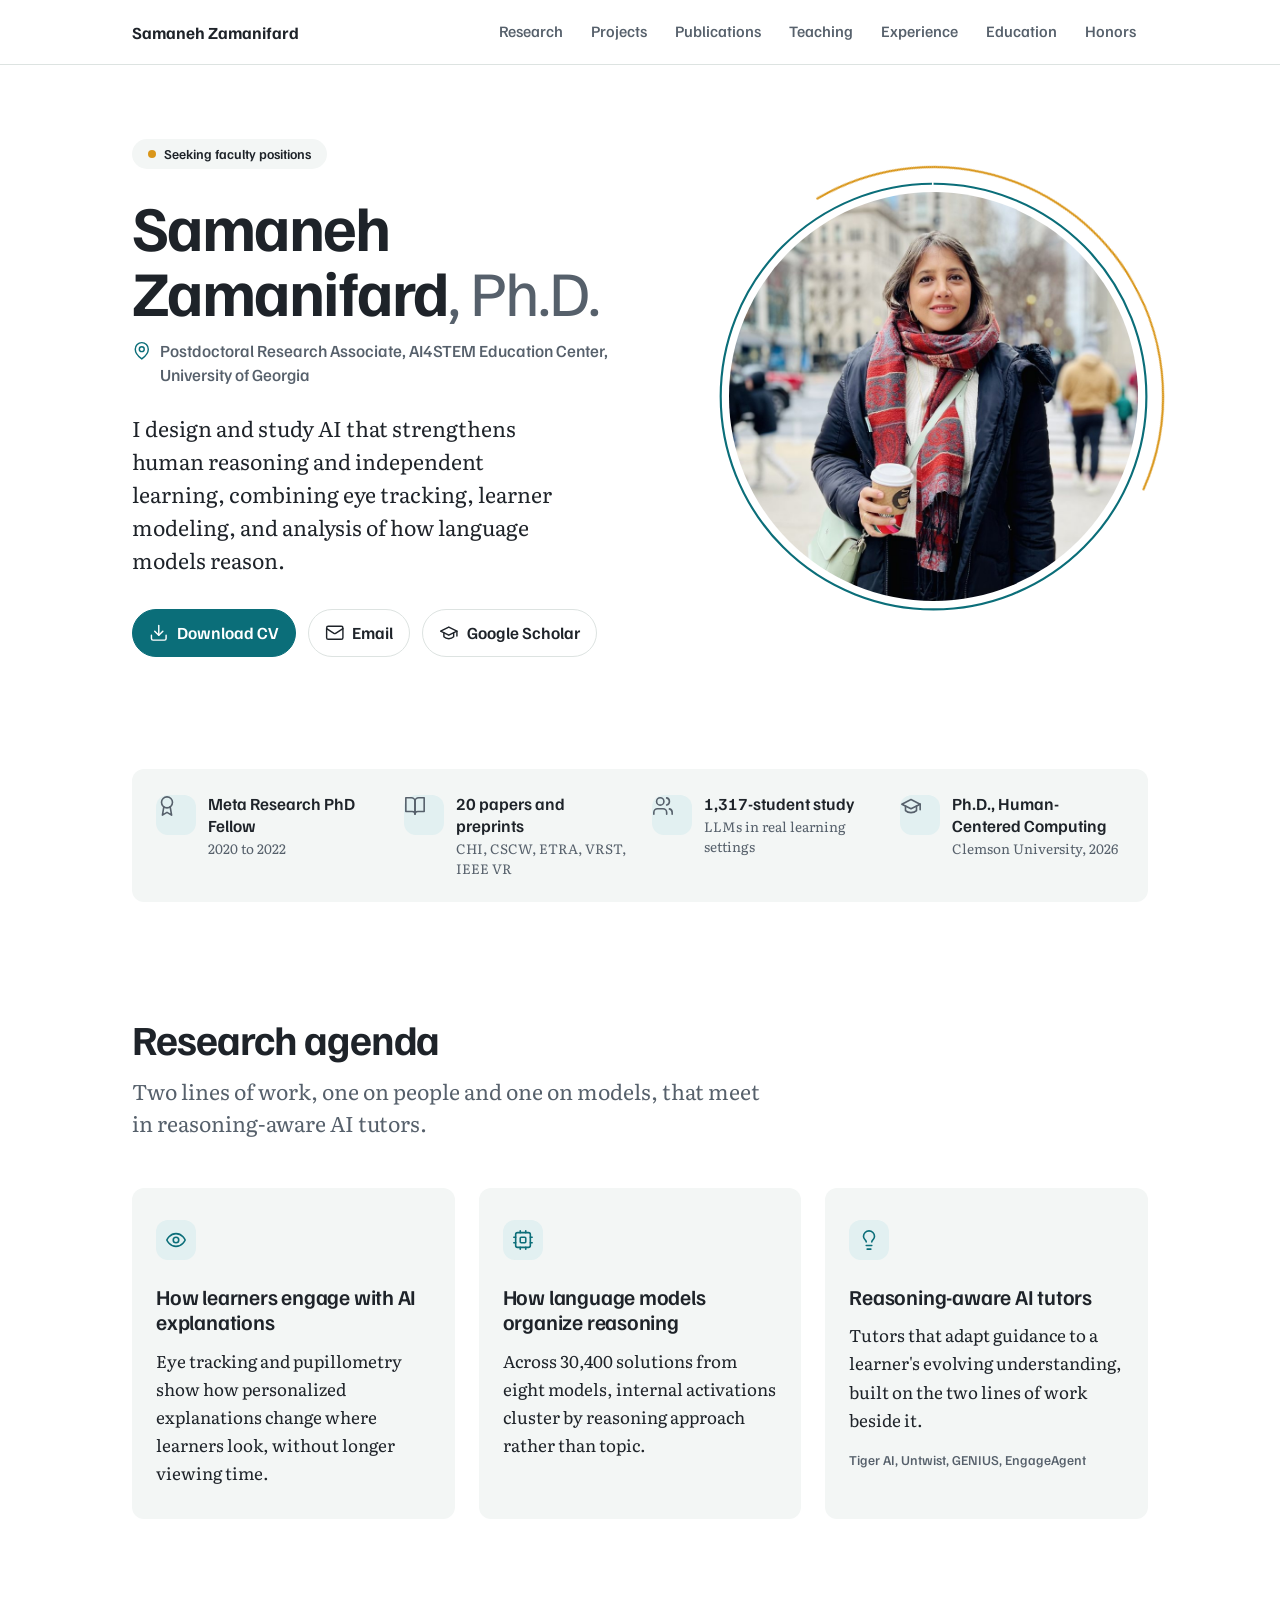
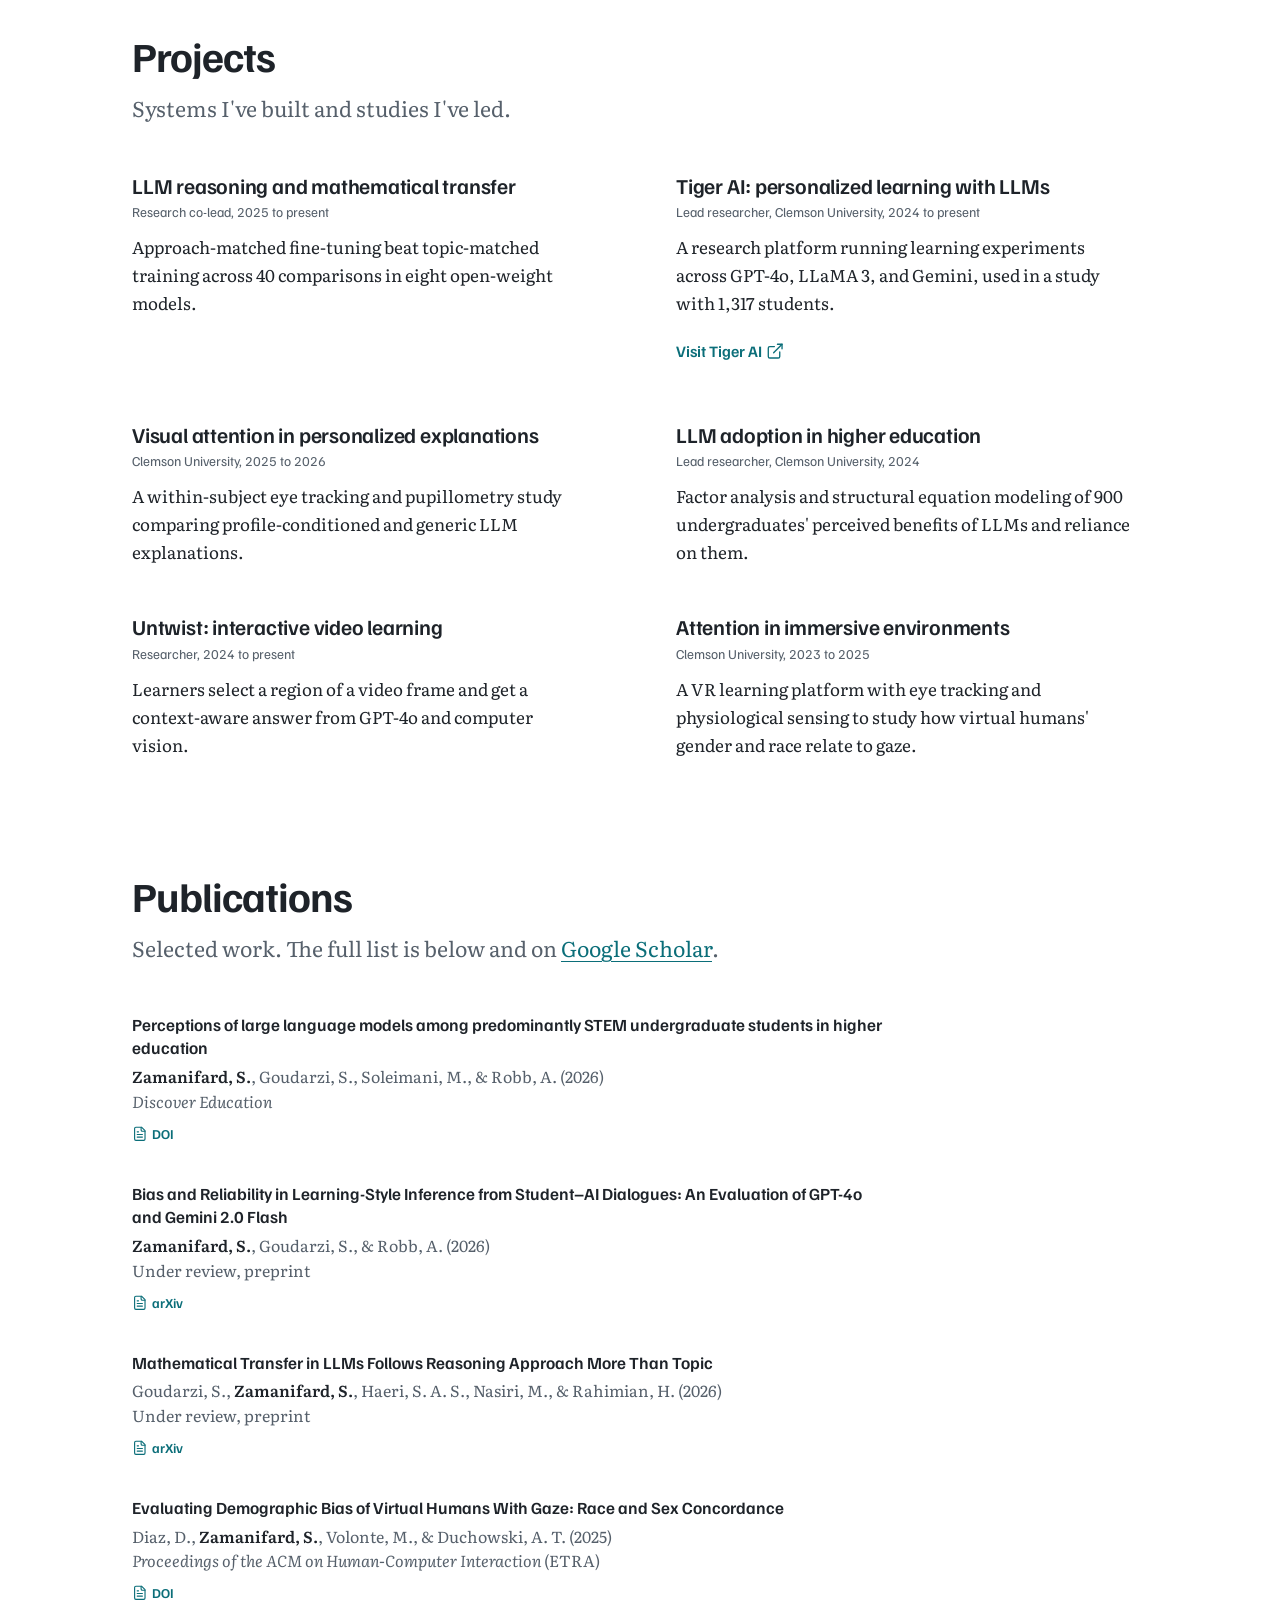
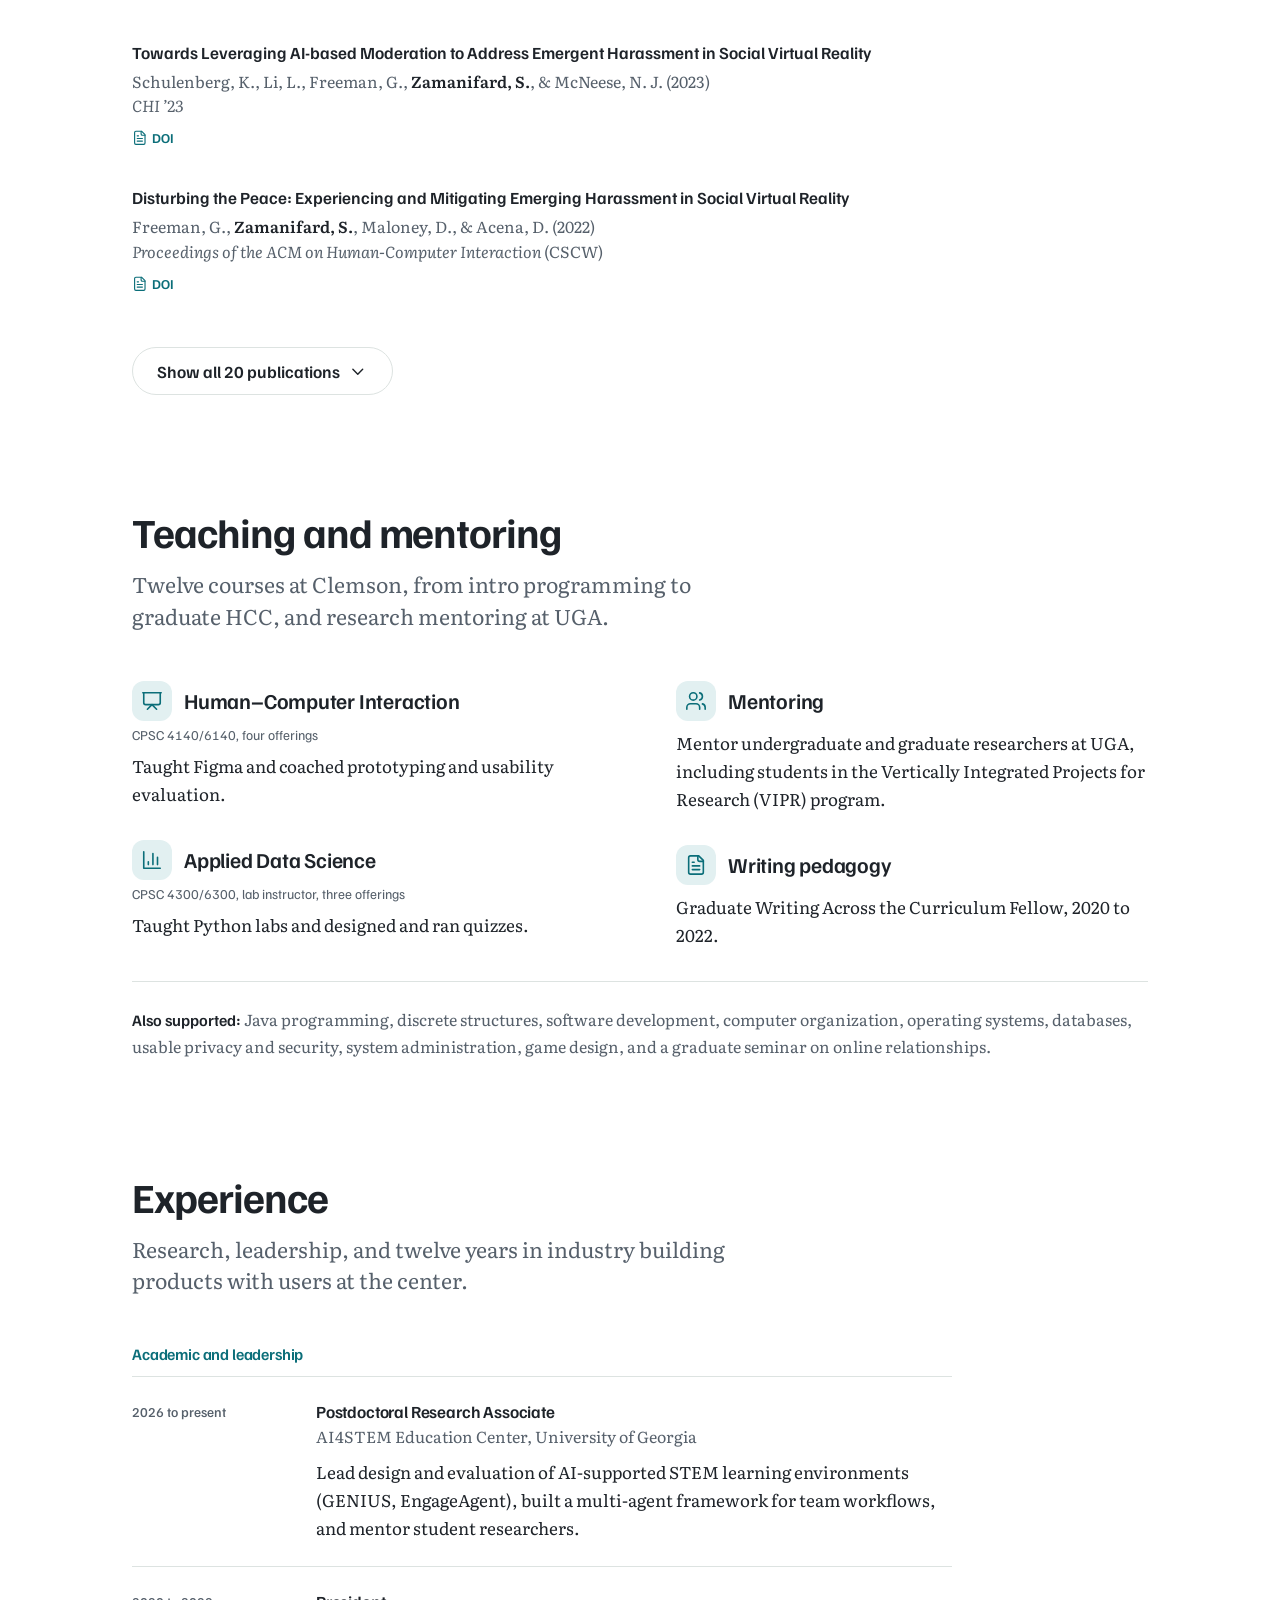
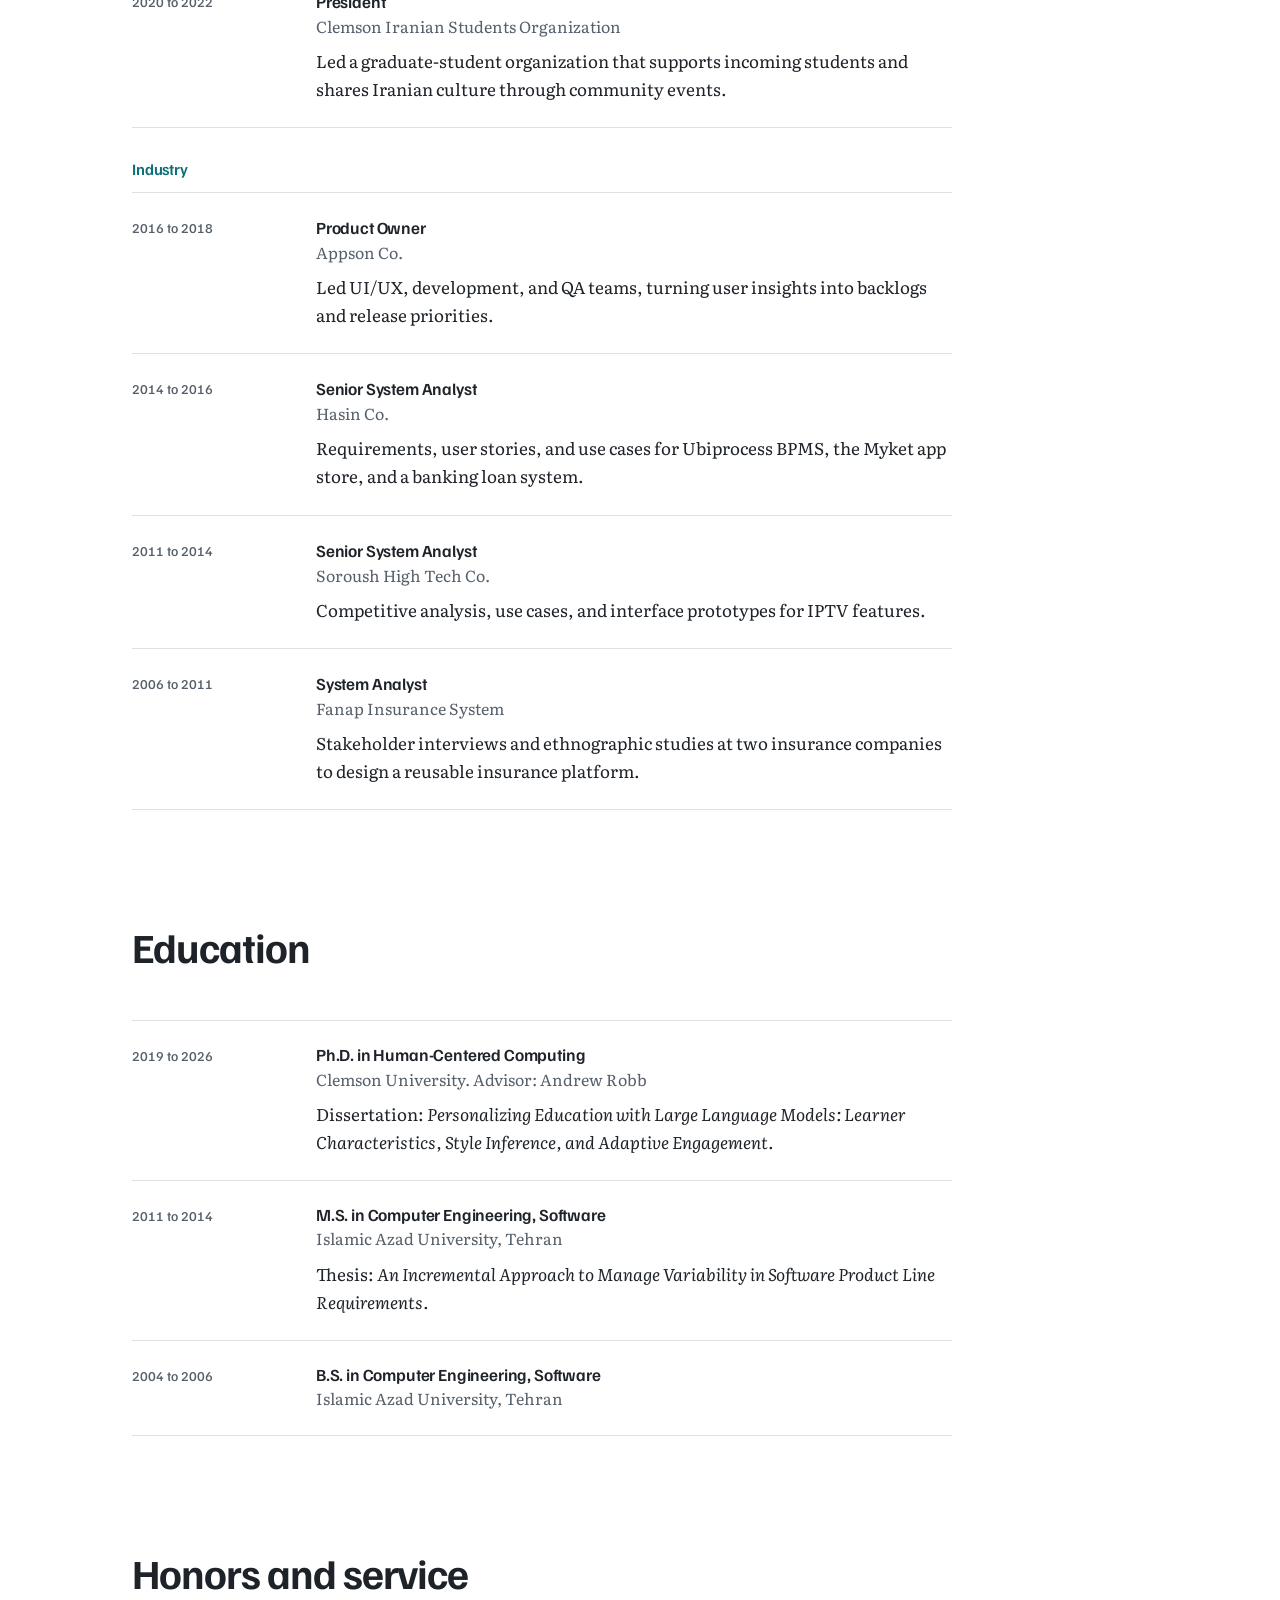
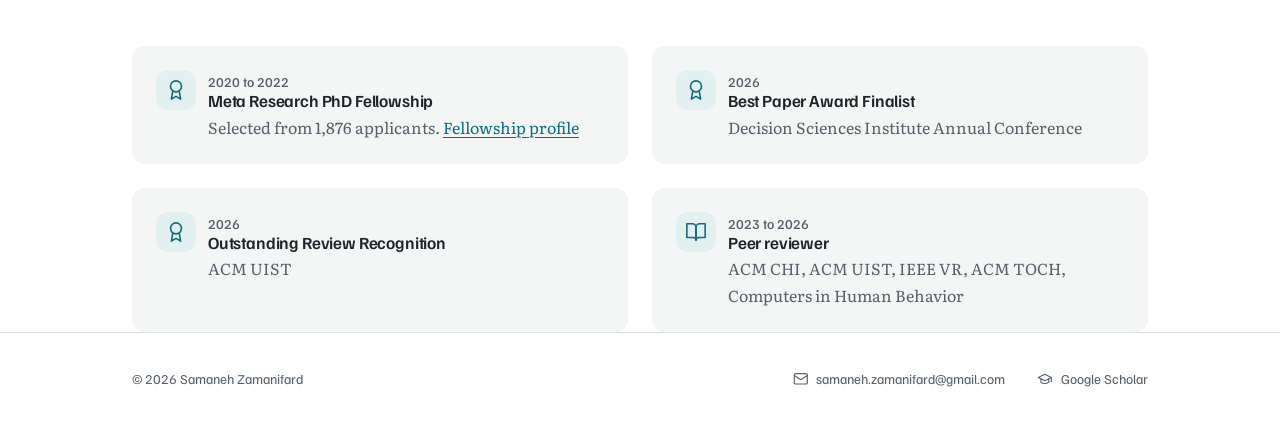
==== commit 76fd3a69: "Refine site: experience/education split, waist-up portrait, animated rings - Experience now covers a" ====
--- a/index.html
+++ b/index.html
@@ -48,8 +48,8 @@
       <li><a href="#publications">Publications</a></li>
       <li><a href="#teaching">Teaching</a></li>
       <li><a href="#experience">Experience</a></li>
+      <li><a href="#education">Education</a></li>
       <li><a href="#honors">Honors</a></li>
-      <li><a href="#contact">Contact</a></li>
     </ul>
   </div>
 </nav>
@@ -68,12 +68,12 @@
       </ul>
     </div>
 
-    <figure class="stimulus">
-      <div class="photo">
-        <img src="portrait.jpg" alt="Portrait of Samaneh Zamanifard" width="720" height="720">
-        <canvas aria-hidden="true"></canvas>
-      </div>
-      <figcaption><svg class="icon" aria-hidden="true"><use href="#i-eye"/></svg><span class="hint-pointer">Hover my photo to see a live gaze heatmap</span><span class="hint-touch">Drag across my photo for a gaze heatmap</span></figcaption>
+    <figure class="portrait">
+      <img src="portrait.jpg" alt="Portrait of Samaneh Zamanifard" width="900" height="900">
+      <svg class="rings" viewBox="0 0 100 100" aria-hidden="true">
+        <circle class="ring-teal" cx="50" cy="50" r="49.6" pathLength="1"/>
+        <circle class="ring-amber" cx="50" cy="50" r="53.5" pathLength="1"/>
+      </svg>
     </figure>
   </header>
 
@@ -107,6 +107,7 @@
         <p class="joins">Tiger AI, Untwist, GENIUS, EngageAgent</p>
       </article>
     </div>
+
   </section>
 
   <section class="section" id="projects" aria-labelledby="projects-h">
@@ -354,16 +355,69 @@
   <section class="section" id="experience" aria-labelledby="exp-h">
     <div class="section-head">
       <h2 id="exp-h">Experience</h2>
-    </div>
+      <p>Research, leadership, and twelve years in industry building products with users at the center.</p>
+    </div>
+    <h3 class="tl-group">Academic and leadership</h3>
     <ol class="timeline">
       <li>
         <p class="when">2026 to present</p>
         <div>
-          <h3>Postdoctoral Research Associate</h3>
+          <h4>Postdoctoral Research Associate</h4>
           <p class="org">AI4STEM Education Center, University of Georgia</p>
-          <p class="sum">Lead design and evaluation of AI-supported STEM learning environments (GENIUS, EngageAgent) and mentor student researchers.</p>
-        </div>
-      </li>
+          <p class="sum">Lead design and evaluation of AI-supported STEM learning environments (GENIUS, EngageAgent), built a multi-agent framework for team workflows, and mentor student researchers.</p>
+        </div>
+      </li>
+      <li>
+        <p class="when">2020 to 2022</p>
+        <div>
+          <h4>President</h4>
+          <p class="org">Clemson Iranian Students Organization</p>
+          <p class="sum">Led a graduate-student organization that supports incoming students and shares Iranian culture through community events.</p>
+        </div>
+      </li>
+    </ol>
+    <h3 class="tl-group">Industry</h3>
+    <ol class="timeline">
+      <li>
+        <p class="when">2016 to 2018</p>
+        <div>
+          <h4>Product Owner</h4>
+          <p class="org">Appson Co.</p>
+          <p class="sum">Led UI/UX, development, and QA teams, turning user insights into backlogs and release priorities.</p>
+        </div>
+      </li>
+      <li>
+        <p class="when">2014 to 2016</p>
+        <div>
+          <h4>Senior System Analyst</h4>
+          <p class="org">Hasin Co.</p>
+          <p class="sum">Requirements, user stories, and use cases for Ubiprocess BPMS, the Myket app store, and a banking loan system.</p>
+        </div>
+      </li>
+      <li>
+        <p class="when">2011 to 2014</p>
+        <div>
+          <h4>Senior System Analyst</h4>
+          <p class="org">Soroush High Tech Co.</p>
+          <p class="sum">Competitive analysis, use cases, and interface prototypes for IPTV features.</p>
+        </div>
+      </li>
+      <li>
+        <p class="when">2006 to 2011</p>
+        <div>
+          <h4>System Analyst</h4>
+          <p class="org">Fanap Insurance System</p>
+          <p class="sum">Stakeholder interviews and ethnographic studies at two insurance companies to design a reusable insurance platform.</p>
+        </div>
+      </li>
+    </ol>
+  </section>
+
+  <section class="section" id="education" aria-labelledby="edu-h">
+    <div class="section-head">
+      <h2 id="edu-h">Education</h2>
+    </div>
+    <ol class="timeline">
       <li>
         <p class="when">2019 to 2026</p>
         <div>
@@ -373,17 +427,17 @@
         </div>
       </li>
       <li>
-        <p class="when">2006 to 2018</p>
-        <div>
-          <h3>Product Owner and Systems Analyst</h3>
-          <p class="org">Appson, Hasin, Soroush High Tech, Fanap Insurance System</p>
-          <p class="sum">Twelve years leading UX, requirements, and product teams, including the Myket app store and Iran's early IPTV services.</p>
-        </div>
-      </li>
-      <li>
-        <p class="when">2004 to 2014</p>
-        <div>
-          <h3>B.S. and M.S. in Computer Engineering, Software</h3>
+        <p class="when">2011 to 2014</p>
+        <div>
+          <h3>M.S. in Computer Engineering, Software</h3>
+          <p class="org">Islamic Azad University, Tehran</p>
+          <p class="sum">Thesis: <i>An Incremental Approach to Manage Variability in Software Product Line Requirements.</i></p>
+        </div>
+      </li>
+      <li>
+        <p class="when">2004 to 2006</p>
+        <div>
+          <h3>B.S. in Computer Engineering, Software</h3>
           <p class="org">Islamic Azad University, Tehran</p>
         </div>
       </li>
@@ -402,19 +456,15 @@
     </ul>
   </section>
 
-  <section class="section contact" id="contact" aria-labelledby="contact-h">
-    <div class="section-head">
-      <h2 id="contact-h">Get in touch</h2>
-      <p>I'm happy to talk about faculty openings, collaborations, and student projects.</p>
-    </div>
-    <ul class="actions">
-      <li><a class="btn btn-primary" href="mailto:samaneh.zamanifard@gmail.com"><svg class="icon" aria-hidden="true"><use href="#i-mail"/></svg>samaneh.zamanifard@gmail.com</a></li>
-      <li><a class="btn" href="cv.pdf"><svg class="icon" aria-hidden="true"><use href="#i-download"/></svg>Download CV</a></li>
-    </ul>
-  </section>
 </main>
 
-<footer><div class="wrap">© 2026 Samaneh Zamanifard</div></footer>
+<footer>
+  <div class="wrap">
+    <span>© 2026 Samaneh Zamanifard</span>
+    <a href="mailto:samaneh.zamanifard@gmail.com"><svg class="icon" aria-hidden="true"><use href="#i-mail"/></svg>samaneh.zamanifard@gmail.com</a>
+    <a href="https://scholar.google.com/citations?user=296TdqIAAAAJ"><svg class="icon" aria-hidden="true"><use href="#i-cap"/></svg>Google Scholar</a>
+  </div>
+</footer>
 
 <script>
   // Navigation: mark the section in view
@@ -440,74 +490,15 @@
     onScroll();
   })();
 
-  // Live gaze heatmap on the portrait. The pointer stands in for gaze; fixations are
-  // detected with a dispersion threshold (I-DT), as in eye-tracking analysis.
+  // Rings around the portrait: the teal circle draws in and the amber arc spins into place
+  // each time the photo comes into view.
   (function () {
-    var frame = document.querySelector('.photo');
-    var canvas = frame.querySelector('canvas'), ctx = canvas.getContext('2d');
-    var G = 96, heat = new Float32Array(G * G);
-    var off = document.createElement('canvas'); off.width = off.height = G;
-    var octx = off.getContext('2d'), img = octx.createImageData(G, G);
-    var reduce = window.matchMedia('(prefers-reduced-motion: reduce)').matches;
-    var samples = [], pointer = null, last = 0, running = false;
-    var DISPERSION = 36, MIN_DUR = 100;
-    var stops = [[0, 11, 110, 121, 0], [0.2, 11, 110, 121, 120], [0.45, 40, 180, 170, 165],
-                 [0.65, 150, 200, 80, 190], [0.82, 240, 190, 50, 210], [1, 217, 80, 26, 225]];
-    function ramp(t) {
-      for (var i = 1; i < stops.length; i++) if (t <= stops[i][0]) {
-        var a = stops[i - 1], b = stops[i], k = (t - a[0]) / (b[0] - a[0]);
-        return [a[1] + (b[1] - a[1]) * k, a[2] + (b[2] - a[2]) * k, a[3] + (b[3] - a[3]) * k, a[4] + (b[4] - a[4]) * k];
-      }
-      return stops[stops.length - 1].slice(1);
-    }
-    function size() {
-      var r = canvas.getBoundingClientRect(), d = window.devicePixelRatio || 1;
-      canvas.width = Math.round(r.width * d); canvas.height = Math.round(r.height * d); draw();
-    }
-    function deposit(px, py, amount) {
-      var r = canvas.getBoundingClientRect(), gx = px / r.width * G, gy = py / r.height * G, s = 5;
-      for (var y = Math.max(0, gy - 3 * s | 0); y < Math.min(G, gy + 3 * s); y++)
-        for (var x = Math.max(0, gx - 3 * s | 0); x < Math.min(G, gx + 3 * s); x++) {
-          var dx = x - gx, dy = y - gy;
-          heat[y * G + x] = Math.min(1, heat[y * G + x] + amount * Math.exp(-(dx * dx + dy * dy) / (2 * s * s)));
-        }
-    }
-    function draw() {
-      var d = img.data;
-      for (var i = 0; i < heat.length; i++) { var c = ramp(heat[i]); d[i*4] = c[0]; d[i*4+1] = c[1]; d[i*4+2] = c[2]; d[i*4+3] = c[3]; }
-      octx.putImageData(img, 0, 0);
-      ctx.clearRect(0, 0, canvas.width, canvas.height);
-      ctx.imageSmoothingEnabled = true; ctx.imageSmoothingQuality = 'high';
-      ctx.drawImage(off, 0, 0, canvas.width, canvas.height);
-    }
-    function tick(now) {
-      var dt = Math.min(64, now - (last || now)); last = now;
-      if (pointer) {
-        samples.push({ t: now, x: pointer.x, y: pointer.y });
-        while (samples.length && now - samples[0].t > MIN_DUR) samples.shift();
-        var x0 = Infinity, x1 = -Infinity, y0 = Infinity, y1 = -Infinity, sx = 0, sy = 0;
-        samples.forEach(function (p) { x0 = Math.min(x0, p.x); x1 = Math.max(x1, p.x); y0 = Math.min(y0, p.y); y1 = Math.max(y1, p.y); sx += p.x; sy += p.y; });
-        if ((x1 - x0) + (y1 - y0) <= DISPERSION) deposit(sx / samples.length, sy / samples.length, dt * 0.003);
-      }
-      if (!reduce) for (var i = 0; i < heat.length; i++) heat[i] *= 0.9985;
-      draw();
-      var warm = false;
-      for (var j = 0; j < heat.length && !warm; j += 7) warm = heat[j] > 0.004;
-      if (pointer || (warm && !reduce)) requestAnimationFrame(tick); else running = false;
-    }
-    function move(e) {
-      var r = canvas.getBoundingClientRect();
-      pointer = { x: e.clientX - r.left, y: e.clientY - r.top };
-      if (!running) { running = true; last = 0; requestAnimationFrame(tick); }
-    }
-    function leave() { pointer = null; samples = []; }
-    frame.addEventListener('pointermove', move);
-    frame.addEventListener('pointerdown', move);
-    frame.addEventListener('pointerleave', leave);
-    frame.addEventListener('pointercancel', leave);
-    frame.addEventListener('pointerup', function (e) { if (e.pointerType !== 'mouse') leave(); });
-    window.addEventListener('resize', size);
-    size();
+    var fig = document.querySelector('.portrait');
+    if (window.matchMedia('(prefers-reduced-motion: reduce)').matches || !('IntersectionObserver' in window)) return;
+    fig.classList.add('armed');
+    new IntersectionObserver(function (es) {
+      fig.classList.toggle('in', es[0].isIntersecting);
+    }, { threshold: 0.35 }).observe(fig);
   })();
 
   // Give each DOI/arXiv link a unique accessible name that starts with its visible text
--- a/style.css
+++ b/style.css
@@ -32,7 +32,7 @@
 *, *::before, *::after { box-sizing: border-box; }
 html { font-size: 17px; scroll-behavior: smooth; scroll-padding-top: calc(var(--nav-h) + var(--s5)); }
 body {
-  margin: 0; background: var(--bg); color: var(--ink);
+  margin: 0; overflow-x: clip; background: var(--bg); color: var(--ink);
   font: 400 var(--t-s)/1.65 var(--font-body);
   -webkit-font-smoothing: antialiased;
 }
@@ -75,7 +75,7 @@
 
 /* ---------- Hero ---------- */
 .hero {
-  display: grid; grid-template-columns: 7fr 5fr; gap: var(--s8); align-items: center;
+  display: grid; grid-template-columns: 6fr 5fr; gap: var(--s8); align-items: center;
   padding: var(--s8) 0 var(--s9);
 }
 .status {
@@ -95,12 +95,11 @@
   font: 500 var(--t-s)/1.45 var(--font-display); color: var(--ink-soft);
 }
 .hero-role .icon { margin-top: 2px; color: var(--accent); }
-.hero-lead { margin-top: var(--s5); font-size: var(--t-m); line-height: 1.55; max-width: 34ch; }
 
 .actions { list-style: none; margin: var(--s6) 0 0; padding: 0; display: flex; flex-wrap: wrap; gap: var(--s3); }
 .btn {
   display: inline-flex; align-items: center; gap: var(--s2);
-  min-height: 48px; padding: 0 var(--s5);
+  min-height: 48px; padding: 0 var(--s4);
   font: 600 var(--t-s)/1 var(--font-display); text-decoration: none;
   border-radius: var(--r-pill); border: 1.5px solid var(--line); color: var(--ink); background: var(--bg);
 }
@@ -108,33 +107,29 @@
 .btn-primary { background: var(--accent); border-color: var(--accent); color: #fff; }
 .btn-primary:hover { background: var(--accent-strong); border-color: var(--accent-strong); color: #fff; }
 
-/* Circular portrait + live gaze heatmap */
-.stimulus { margin: 0; justify-self: center; text-align: center; }
-.photo {
-  position: relative; width: min(360px, 100%); aspect-ratio: 1; margin: 0 auto;
-  border-radius: var(--r-round); padding: 8px;
-  background: var(--bg);
-  outline: 2px solid var(--accent); outline-offset: 0;
-  cursor: crosshair; touch-action: pan-y; user-select: none; -webkit-user-select: none;
-}
-.photo::after { /* offset amber arc: a nod to a fixation ring */
-  content: ""; position: absolute; inset: -14px; border-radius: var(--r-round);
-  border: 2px solid transparent; border-top-color: var(--amber); border-right-color: var(--amber);
-  transform: rotate(-20deg); pointer-events: none;
-}
-.photo img, .photo canvas {
-  position: absolute; inset: 8px; width: calc(100% - 16px); height: calc(100% - 16px);
-  border-radius: var(--r-round); object-fit: cover; object-position: 50% 40%;
-}
-.photo img { pointer-events: none; }
-.photo canvas { mix-blend-mode: multiply; }
-.stimulus figcaption {
-  margin-top: var(--s5); display: inline-flex; align-items: center; gap: var(--s2);
-  font: 500 var(--t-xs)/1.4 var(--font-display); color: var(--ink-soft);
-}
-.stimulus figcaption .icon { color: var(--accent); }
-.hint-touch { display: none; }
-@media (hover: none) { .hint-pointer { display: none; } .hint-touch { display: inline; } }
+.hero-lead { margin-top: var(--s5); max-width: 36ch; font-size: var(--t-m); line-height: 1.55; }
+
+/* Circular portrait with animated rings */
+.portrait {
+  margin: 0; justify-self: end; position: relative;
+  width: min(460px, 100%); aspect-ratio: 1; padding: 10px;
+}
+.portrait img { width: 100%; height: 100%; border-radius: var(--r-round); object-fit: cover; object-position: 50% 50%; }
+.rings { position: absolute; inset: 0; width: 100%; height: 100%; overflow: visible; pointer-events: none; }
+.rings circle { fill: none; stroke-width: 0.5; transform-box: view-box; transform-origin: 50% 50%; }  /* 0.5 units ≈ 2.3px at full size */
+.ring-teal { stroke: var(--accent); stroke-dasharray: 1 0; transform: rotate(-90deg); }
+.ring-amber { stroke: var(--amber); stroke-dasharray: 0.4 0.6; stroke-linecap: round; transform: rotate(-120deg); }
+/* JS adds .armed (start hidden) and toggles .in while the photo is on screen */
+.portrait.armed .ring-teal { stroke-dasharray: 1 1; stroke-dashoffset: 1; }
+.portrait.armed .ring-amber { opacity: 0; }
+.portrait.armed.in .ring-teal { animation: ring-draw 1.3s cubic-bezier(.6, 0, .2, 1) forwards; }
+.portrait.armed.in .ring-amber { animation: ring-spin 1.8s cubic-bezier(.2, .7, .2, 1) .15s forwards; }
+@keyframes ring-draw { to { stroke-dashoffset: 0; } }
+@keyframes ring-spin {
+  from { opacity: 0; transform: rotate(-660deg); }
+  15%  { opacity: 1; }
+  to   { opacity: 1; transform: rotate(-120deg); }
+}
 
 /* ---------- Highlights strip ---------- */
 .highlights {
@@ -217,7 +212,9 @@
 .timeline h3 { font-size: var(--t-s); font-weight: 600; font-size: var(--t-s); }
 .timeline .org { color: var(--ink-soft); font-size: var(--t-sm); }
 .timeline p.sum { margin-top: var(--s2); }
-.timeline .group { padding: var(--s6) 0 var(--s2); border-top: 0; display: block; font: 600 var(--t-xs)/1 var(--font-display); color: var(--accent); }
+.tl-group { font: 600 var(--t-sm)/1.2 var(--font-display); color: var(--accent); margin: var(--s6) 0 var(--s3); }
+.tl-group:first-of-type { margin-top: 0; }
+.timeline h4 { font: 600 var(--t-s)/1.3 var(--font-display); margin: 0; }
 
 /* Honors */
 .honors { list-style: none; margin: 0; padding: 0; display: grid; grid-template-columns: repeat(2, 1fr); gap: var(--s5); }
@@ -226,10 +223,13 @@
 .honors p { color: var(--ink-soft); font-size: var(--t-sm); margin-top: 2px; }
 .honors .yr { font: 500 var(--t-xs)/1.4 var(--font-display); color: var(--ink-soft); }
 
-/* Contact */
-.contact { padding-bottom: var(--s9); }
-.contact .actions { margin-top: 0; }
-footer { border-top: 1px solid var(--line); padding: var(--s6) 0; font: 400 var(--t-xs)/1.4 var(--font-display); color: var(--ink-soft); }
+/* Footer */
+main { padding-bottom: var(--s9); }
+footer { border-top: 1px solid var(--line); padding: var(--s5) 0; font: 400 var(--t-xs)/1.4 var(--font-display); color: var(--ink-soft); }
+footer .wrap { display: flex; flex-wrap: wrap; align-items: center; gap: var(--s2) var(--s6); }
+footer a { display: inline-flex; align-items: center; gap: var(--s2); min-height: 44px; color: var(--ink-soft); text-decoration: none; }
+footer a:hover { color: var(--accent); }
+footer span { margin-right: auto; }
 
 /* ---------- Responsive ---------- */
 @media (max-width: 960px) {
@@ -249,8 +249,8 @@
   .nav ul { flex-wrap: nowrap; }
   .nav ul a { white-space: nowrap; }
   .hero { grid-template-columns: 1fr; gap: var(--s7); padding: var(--s7) 0 var(--s8); }
-  .stimulus { order: -1; }
-  .photo { width: min(260px, 72vw); }
+  .portrait { order: -1; justify-self: center; width: min(300px, 78vw); }
+  .rings circle { stroke-width: 0.8; }
   .hero-lead { font-size: var(--t-s); }
   .highlights { grid-template-columns: 1fr; padding: var(--s5); }
   .section { padding-top: var(--s8); }
